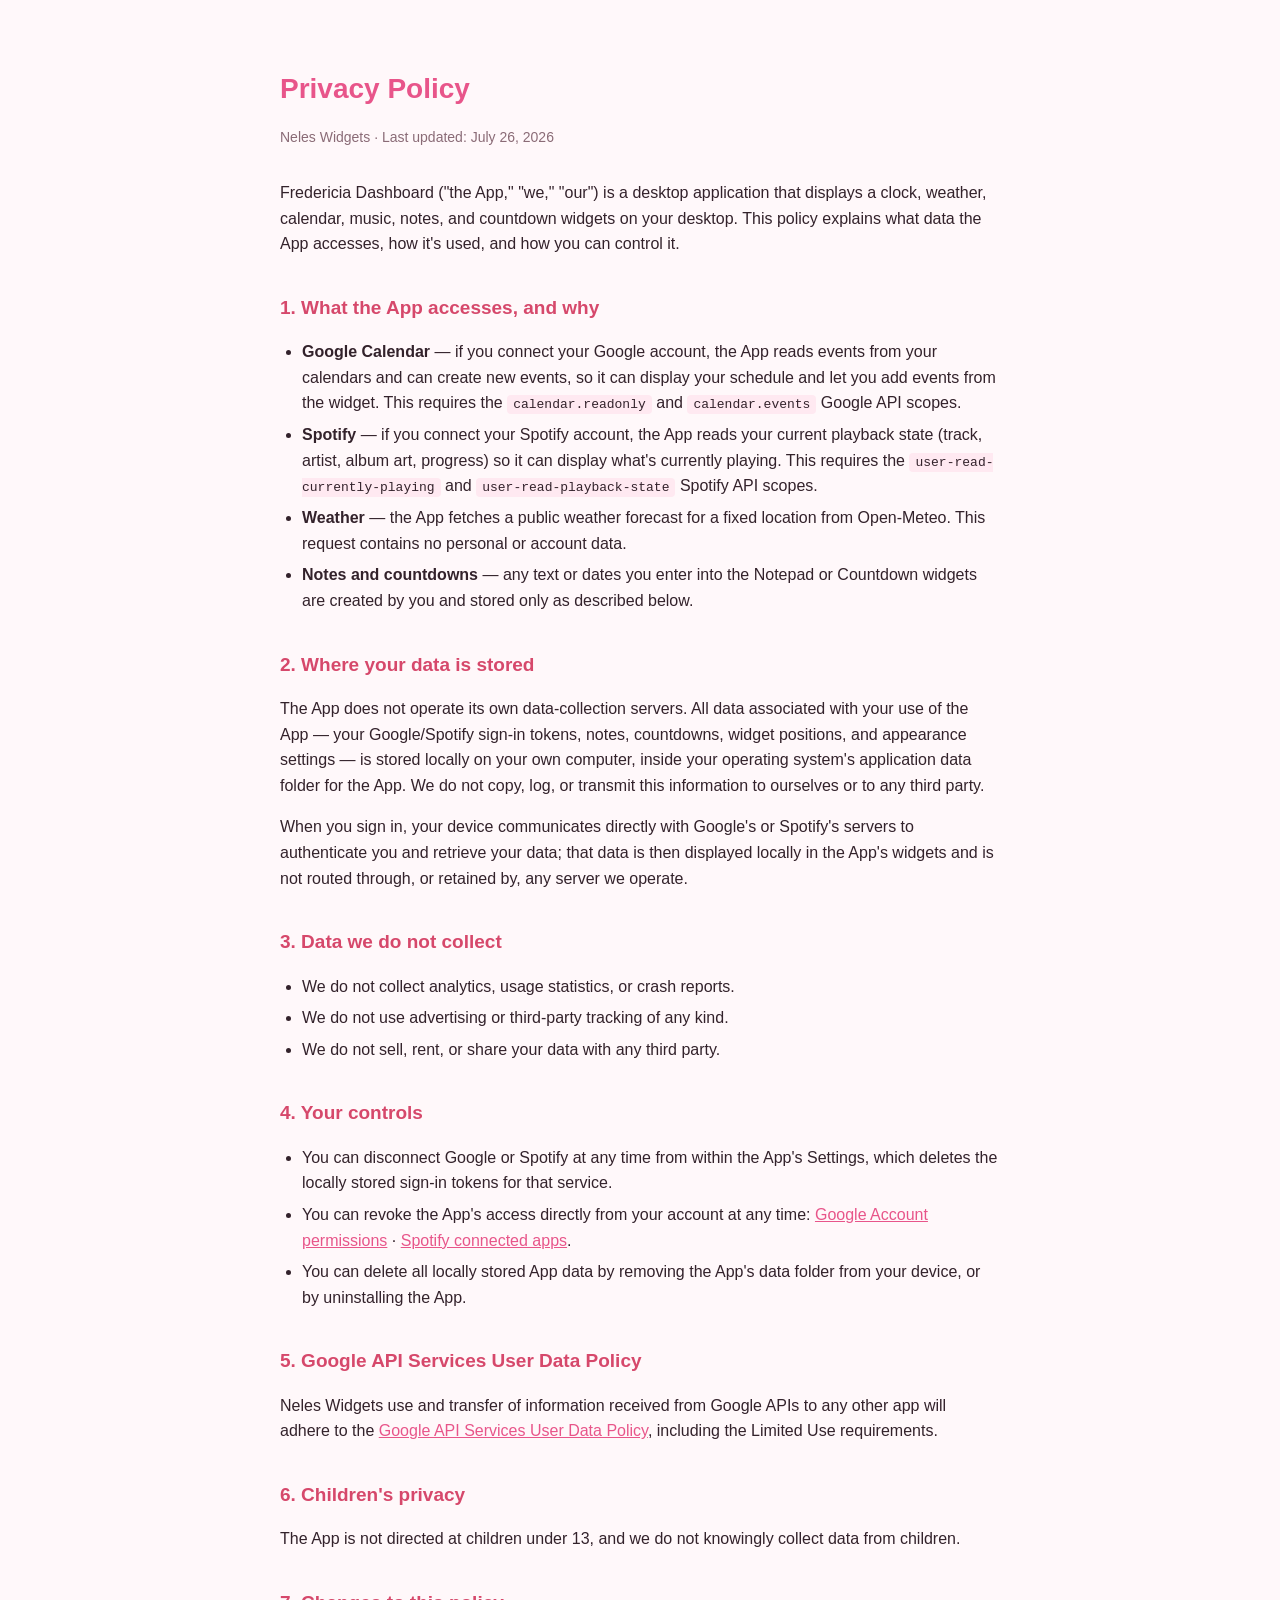
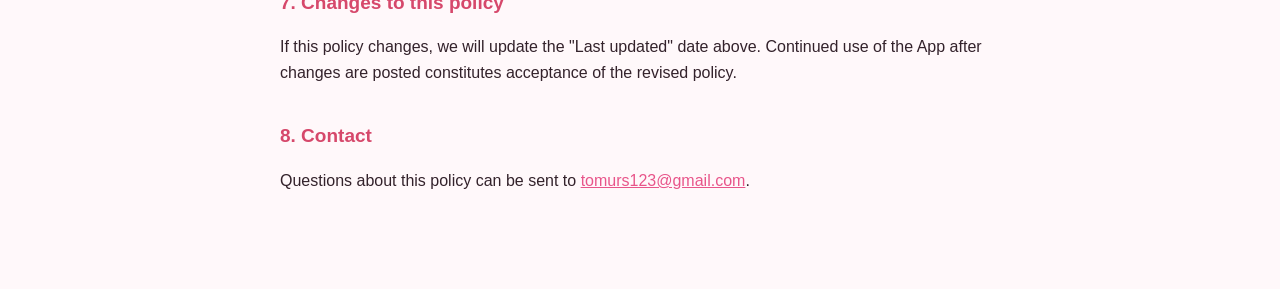
==== index.html @ 85cf699e "Add files via upload" ====
<!DOCTYPE html>
<html lang="en">
<head>
<meta charset="UTF-8" />
<meta name="viewport" content="width=device-width, initial-scale=1.0" />
<title>Privacy Policy — Neles Widgets</title>
<style>
  body {
    font-family: -apple-system, "Segoe UI", Roboto, Arial, sans-serif;
    max-width: 720px;
    margin: 0 auto;
    padding: 48px 24px 80px;
    color: #33222b;
    line-height: 1.6;
    background: #fff8fa;
  }
  h1 { color: #e8558a; font-size: 28px; margin-bottom: 4px; }
  .updated { color: #8a6b76; font-size: 14px; margin-bottom: 32px; }
  h2 { color: #d6486b; font-size: 19px; margin-top: 36px; }
  a { color: #e8558a; }
  ul { padding-left: 22px; }
  li { margin-bottom: 6px; }
  code { background: #ffe9f1; padding: 2px 6px; border-radius: 4px; font-size: 13px; }
  .note {
    background: #ffe9f1;
    border-left: 3px solid #ff7fa8;
    padding: 12px 16px;
    border-radius: 6px;
    font-size: 14px;
    margin: 24px 0;
  }
</style>
</head>
<body>

<h1>Privacy Policy</h1>
<p class="updated">Neles Widgets · Last updated: July 26, 2026</p>

<p>
  Fredericia Dashboard ("the App," "we," "our") is a desktop application that displays a
  clock, weather, calendar, music, notes, and countdown widgets on your desktop. This
  policy explains what data the App accesses, how it's used, and how you can control it.
</p>

<h2>1. What the App accesses, and why</h2>
<ul>
  <li><strong>Google Calendar</strong> — if you connect your Google account, the App reads events from your calendars and can create new events, so it can display your schedule and let you add events from the widget. This requires the <code>calendar.readonly</code> and <code>calendar.events</code> Google API scopes.</li>
  <li><strong>Spotify</strong> — if you connect your Spotify account, the App reads your current playback state (track, artist, album art, progress) so it can display what's currently playing. This requires the <code>user-read-currently-playing</code> and <code>user-read-playback-state</code> Spotify API scopes.</li>
  <li><strong>Weather</strong> — the App fetches a public weather forecast for a fixed location from Open-Meteo. This request contains no personal or account data.</li>
  <li><strong>Notes and countdowns</strong> — any text or dates you enter into the Notepad or Countdown widgets are created by you and stored only as described below.</li>
</ul>

<h2>2. Where your data is stored</h2>
<p>
  The App does not operate its own data-collection servers. All data associated with your
  use of the App — your Google/Spotify sign-in tokens, notes, countdowns, widget positions,
  and appearance settings — is stored locally on your own computer, inside your operating
  system's application data folder for the App. We do not copy, log, or transmit this
  information to ourselves or to any third party.
</p>
<p>
  When you sign in, your device communicates directly with Google's or Spotify's servers
  to authenticate you and retrieve your data; that data is then displayed locally in the
  App's widgets and is not routed through, or retained by, any server we operate.
</p>

<h2>3. Data we do not collect</h2>
<ul>
  <li>We do not collect analytics, usage statistics, or crash reports.</li>
  <li>We do not use advertising or third-party tracking of any kind.</li>
  <li>We do not sell, rent, or share your data with any third party.</li>
</ul>

<h2>4. Your controls</h2>
<ul>
  <li>You can disconnect Google or Spotify at any time from within the App's Settings, which deletes the locally stored sign-in tokens for that service.</li>
  <li>You can revoke the App's access directly from your account at any time:
    <a href="https://myaccount.google.com/permissions" target="_blank">Google Account permissions</a> ·
    <a href="https://www.spotify.com/account/apps/" target="_blank">Spotify connected apps</a>.
  </li>
  <li>You can delete all locally stored App data by removing the App's data folder from your device, or by uninstalling the App.</li>
</ul>

<h2>5. Google API Services User Data Policy</h2>
<p>
  Neles Widgets use and transfer of information received from Google APIs to any
  other app will adhere to the
  <a href="https://developers.google.com/terms/api-services-user-data-policy" target="_blank">
  Google API Services User Data Policy</a>, including the Limited Use requirements.
</p>

<h2>6. Children's privacy</h2>
<p>
  The App is not directed at children under 13, and we do not knowingly collect data from
  children.
</p>

<h2>7. Changes to this policy</h2>
<p>
  If this policy changes, we will update the "Last updated" date above. Continued use of
  the App after changes are posted constitutes acceptance of the revised policy.
</p>

<h2>8. Contact</h2>
<p>
  Questions about this policy can be sent to
  <a href="mailto:tomurs123@gmail.com">tomurs123@gmail.com</a>.
</p>



</body>
</html>
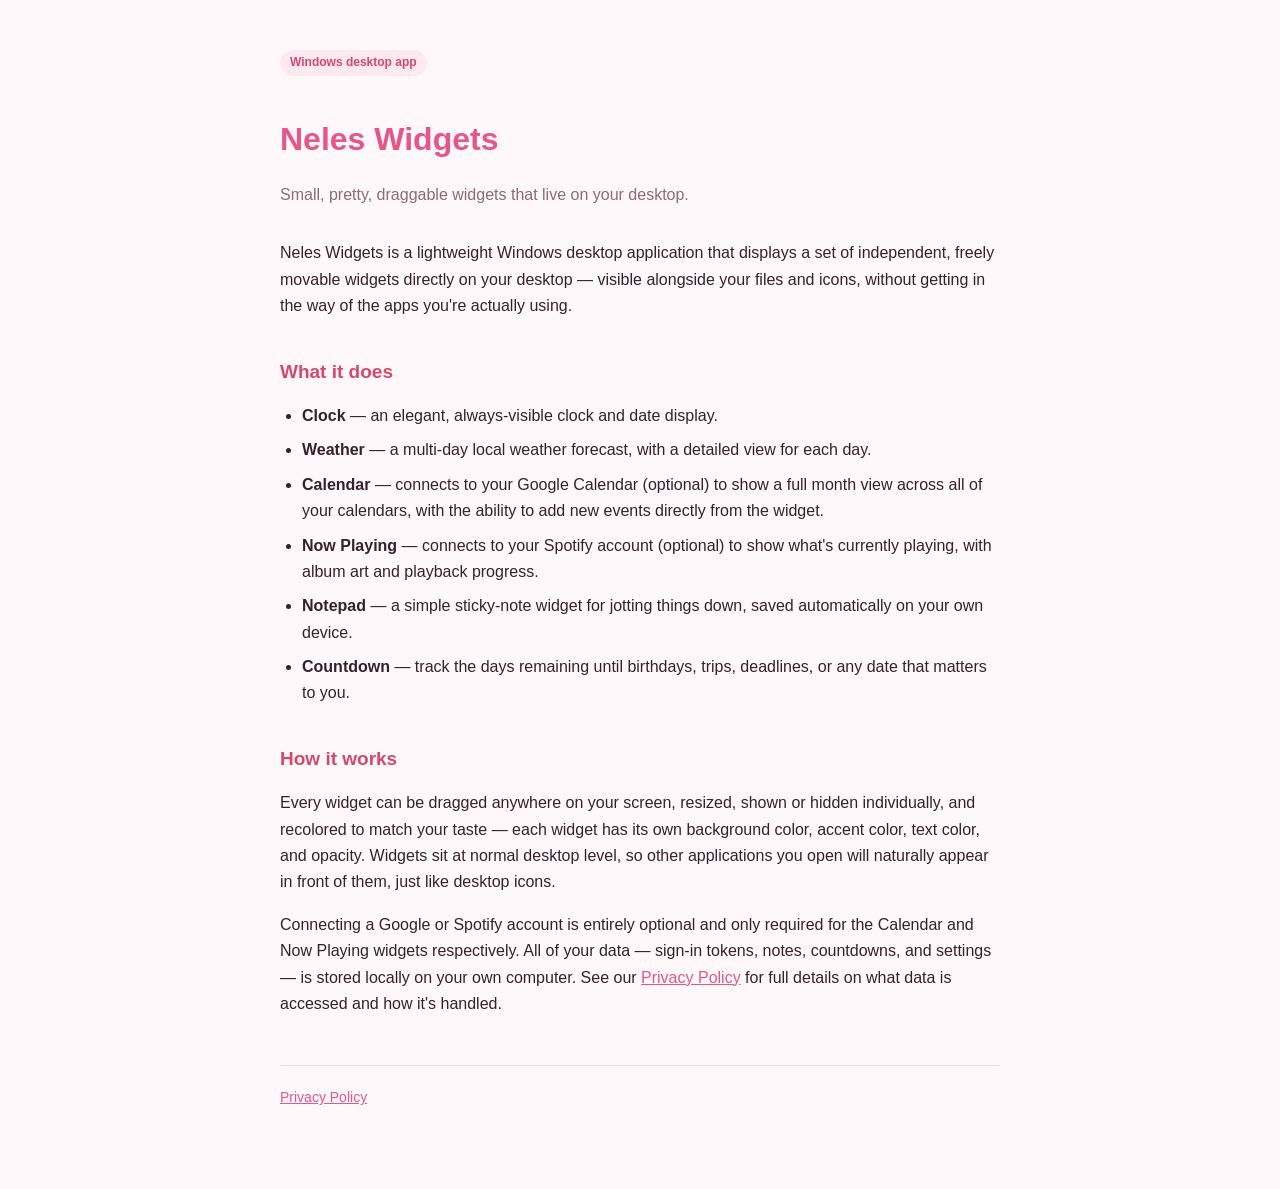
==== commit 8b2ef313: "Add files via upload" ====
--- a/index.html
+++ b/index.html
@@ -3,7 +3,7 @@
 <head>
 <meta charset="UTF-8" />
 <meta name="viewport" content="width=device-width, initial-scale=1.0" />
-<title>Privacy Policy — Neles Widgets</title>
+<title>Neles Widgets — Desktop widgets for Windows</title>
 <style>
   body {
     font-family: -apple-system, "Segoe UI", Roboto, Arial, sans-serif;
@@ -11,103 +11,74 @@
     margin: 0 auto;
     padding: 48px 24px 80px;
     color: #33222b;
-    line-height: 1.6;
+    line-height: 1.65;
     background: #fff8fa;
   }
-  h1 { color: #e8558a; font-size: 28px; margin-bottom: 4px; }
-  .updated { color: #8a6b76; font-size: 14px; margin-bottom: 32px; }
+  h1 { color: #e8558a; font-size: 32px; margin-bottom: 6px; }
+  .tagline { color: #8a6b76; font-size: 16px; margin-bottom: 32px; }
   h2 { color: #d6486b; font-size: 19px; margin-top: 36px; }
   a { color: #e8558a; }
   ul { padding-left: 22px; }
-  li { margin-bottom: 6px; }
-  code { background: #ffe9f1; padding: 2px 6px; border-radius: 4px; font-size: 13px; }
-  .note {
+  li { margin-bottom: 8px; }
+  .footer-links {
+    margin-top: 48px;
+    padding-top: 20px;
+    border-top: 1px solid #ffd6e4;
+    font-size: 14px;
+    color: #8a6b76;
+  }
+  .badge {
+    display: inline-block;
     background: #ffe9f1;
-    border-left: 3px solid #ff7fa8;
-    padding: 12px 16px;
-    border-radius: 6px;
-    font-size: 14px;
-    margin: 24px 0;
+    color: #d6486b;
+    padding: 3px 10px;
+    border-radius: 999px;
+    font-size: 12px;
+    font-weight: 600;
+    margin-bottom: 16px;
   }
 </style>
 </head>
 <body>
 
-<h1>Privacy Policy</h1>
-<p class="updated">Neles Widgets · Last updated: July 26, 2026</p>
+<span class="badge">Windows desktop app</span>
+<h1>Neles Widgets</h1>
+<p class="tagline">Small, pretty, draggable widgets that live on your desktop.</p>
 
 <p>
-  Fredericia Dashboard ("the App," "we," "our") is a desktop application that displays a
-  clock, weather, calendar, music, notes, and countdown widgets on your desktop. This
-  policy explains what data the App accesses, how it's used, and how you can control it.
+  Neles Widgets is a lightweight Windows desktop application that displays a set of
+  independent, freely movable widgets directly on your desktop — visible alongside your
+  files and icons, without getting in the way of the apps you're actually using.
 </p>
 
-<h2>1. What the App accesses, and why</h2>
+<h2>What it does</h2>
 <ul>
-  <li><strong>Google Calendar</strong> — if you connect your Google account, the App reads events from your calendars and can create new events, so it can display your schedule and let you add events from the widget. This requires the <code>calendar.readonly</code> and <code>calendar.events</code> Google API scopes.</li>
-  <li><strong>Spotify</strong> — if you connect your Spotify account, the App reads your current playback state (track, artist, album art, progress) so it can display what's currently playing. This requires the <code>user-read-currently-playing</code> and <code>user-read-playback-state</code> Spotify API scopes.</li>
-  <li><strong>Weather</strong> — the App fetches a public weather forecast for a fixed location from Open-Meteo. This request contains no personal or account data.</li>
-  <li><strong>Notes and countdowns</strong> — any text or dates you enter into the Notepad or Countdown widgets are created by you and stored only as described below.</li>
+  <li><strong>Clock</strong> — an elegant, always-visible clock and date display.</li>
+  <li><strong>Weather</strong> — a multi-day local weather forecast, with a detailed view for each day.</li>
+  <li><strong>Calendar</strong> — connects to your Google Calendar (optional) to show a full month view across all of your calendars, with the ability to add new events directly from the widget.</li>
+  <li><strong>Now Playing</strong> — connects to your Spotify account (optional) to show what's currently playing, with album art and playback progress.</li>
+  <li><strong>Notepad</strong> — a simple sticky-note widget for jotting things down, saved automatically on your own device.</li>
+  <li><strong>Countdown</strong> — track the days remaining until birthdays, trips, deadlines, or any date that matters to you.</li>
 </ul>
 
-<h2>2. Where your data is stored</h2>
+<h2>How it works</h2>
 <p>
-  The App does not operate its own data-collection servers. All data associated with your
-  use of the App — your Google/Spotify sign-in tokens, notes, countdowns, widget positions,
-  and appearance settings — is stored locally on your own computer, inside your operating
-  system's application data folder for the App. We do not copy, log, or transmit this
-  information to ourselves or to any third party.
+  Every widget can be dragged anywhere on your screen, resized, shown or hidden
+  individually, and recolored to match your taste — each widget has its own background
+  color, accent color, text color, and opacity. Widgets sit at normal desktop level, so
+  other applications you open will naturally appear in front of them, just like desktop
+  icons.
 </p>
 <p>
-  When you sign in, your device communicates directly with Google's or Spotify's servers
-  to authenticate you and retrieve your data; that data is then displayed locally in the
-  App's widgets and is not routed through, or retained by, any server we operate.
+  Connecting a Google or Spotify account is entirely optional and only required for the
+  Calendar and Now Playing widgets respectively. All of your data — sign-in tokens, notes,
+  countdowns, and settings — is stored locally on your own computer. See our
+  <a href="./privacy.html">Privacy Policy</a> for full details on what data is accessed and how it's handled.
 </p>
 
-<h2>3. Data we do not collect</h2>
-<ul>
-  <li>We do not collect analytics, usage statistics, or crash reports.</li>
-  <li>We do not use advertising or third-party tracking of any kind.</li>
-  <li>We do not sell, rent, or share your data with any third party.</li>
-</ul>
-
-<h2>4. Your controls</h2>
-<ul>
-  <li>You can disconnect Google or Spotify at any time from within the App's Settings, which deletes the locally stored sign-in tokens for that service.</li>
-  <li>You can revoke the App's access directly from your account at any time:
-    <a href="https://myaccount.google.com/permissions" target="_blank">Google Account permissions</a> ·
-    <a href="https://www.spotify.com/account/apps/" target="_blank">Spotify connected apps</a>.
-  </li>
-  <li>You can delete all locally stored App data by removing the App's data folder from your device, or by uninstalling the App.</li>
-</ul>
-
-<h2>5. Google API Services User Data Policy</h2>
-<p>
-  Neles Widgets use and transfer of information received from Google APIs to any
-  other app will adhere to the
-  <a href="https://developers.google.com/terms/api-services-user-data-policy" target="_blank">
-  Google API Services User Data Policy</a>, including the Limited Use requirements.
-</p>
-
-<h2>6. Children's privacy</h2>
-<p>
-  The App is not directed at children under 13, and we do not knowingly collect data from
-  children.
-</p>
-
-<h2>7. Changes to this policy</h2>
-<p>
-  If this policy changes, we will update the "Last updated" date above. Continued use of
-  the App after changes are posted constitutes acceptance of the revised policy.
-</p>
-
-<h2>8. Contact</h2>
-<p>
-  Questions about this policy can be sent to
-  <a href="mailto:tomurs123@gmail.com">tomurs123@gmail.com</a>.
-</p>
-
-
+<div class="footer-links">
+  <a href="./privacy.html">Privacy Policy</a>
+</div>
 
 </body>
 </html>
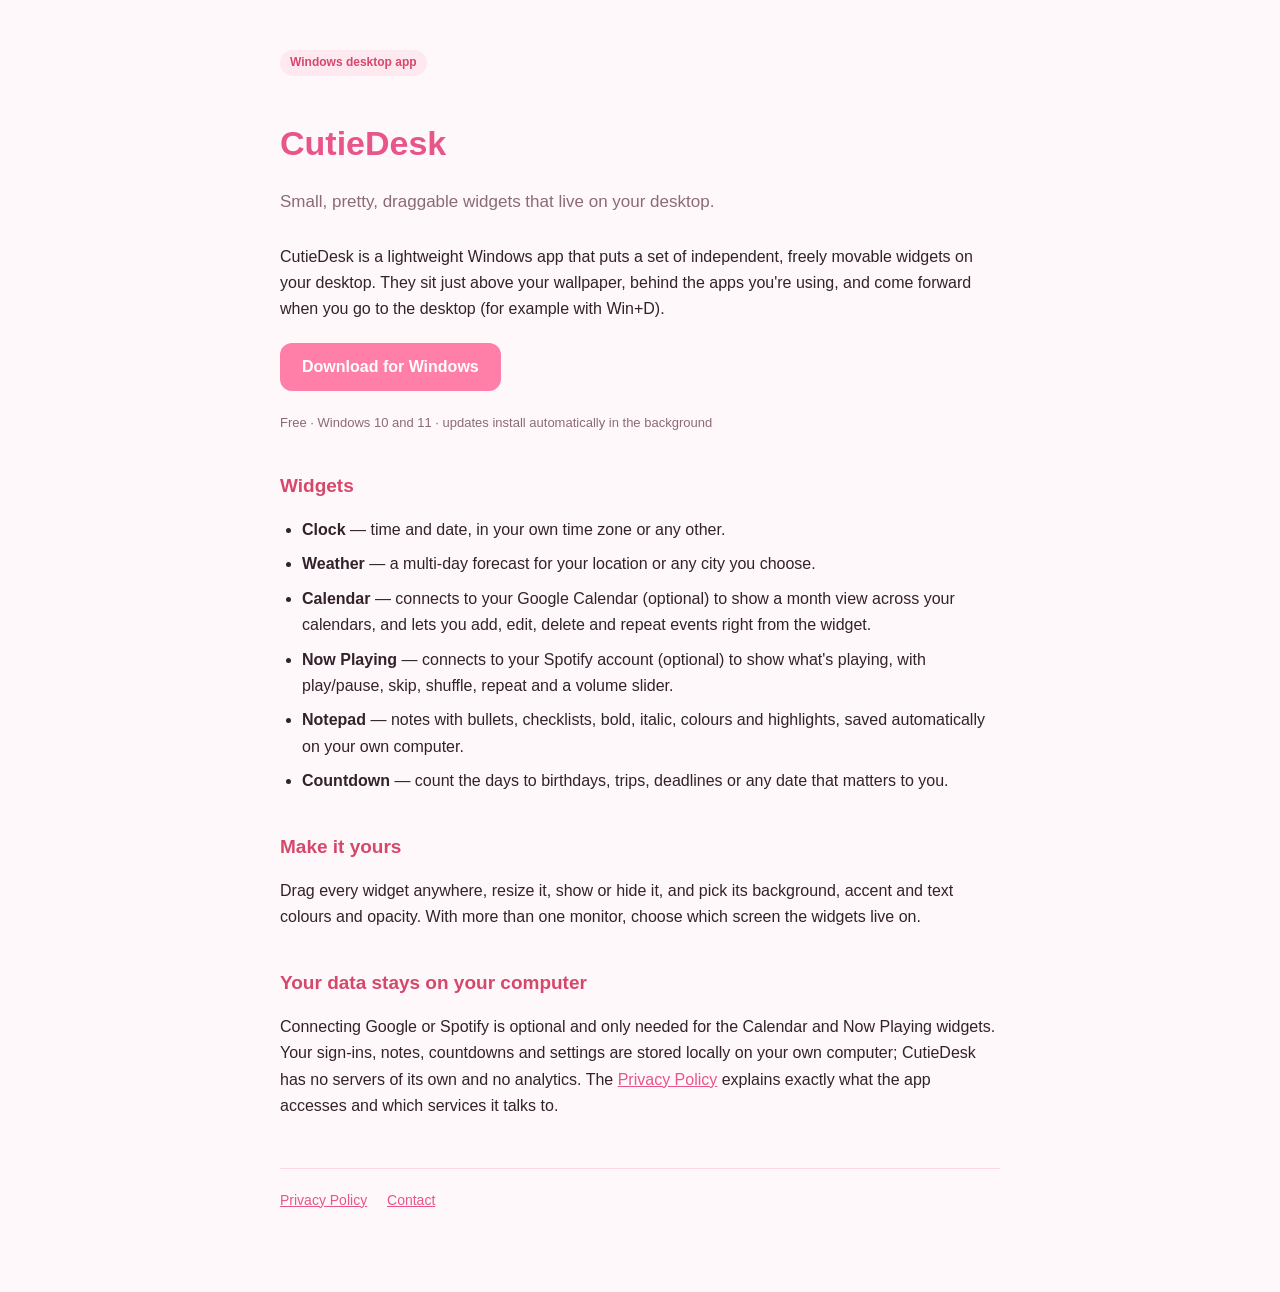
==== commit f4e7bc07: "Rebrand to CutieDesk: new homepage and privacy policy, custom domain cutiedesk.app Co-Authored-By: C" ====
--- a/index.html
+++ b/index.html
@@ -3,7 +3,8 @@
 <head>
 <meta charset="UTF-8" />
 <meta name="viewport" content="width=device-width, initial-scale=1.0" />
-<title>Neles Widgets — Desktop widgets for Windows</title>
+<title>CutieDesk — Cute desktop widgets for Windows</title>
+<meta name="description" content="CutieDesk puts small, pretty, draggable widgets on your Windows desktop: clock, weather, Google Calendar, Spotify, notes and countdowns." />
 <style>
   body {
     font-family: -apple-system, "Segoe UI", Roboto, Arial, sans-serif;
@@ -14,71 +15,72 @@
     line-height: 1.65;
     background: #fff8fa;
   }
-  h1 { color: #e8558a; font-size: 32px; margin-bottom: 6px; }
-  .tagline { color: #8a6b76; font-size: 16px; margin-bottom: 32px; }
+  h1 { color: #e8558a; font-size: 34px; margin-bottom: 6px; }
+  .tagline { color: #8a6b76; font-size: 17px; margin-bottom: 28px; }
   h2 { color: #d6486b; font-size: 19px; margin-top: 36px; }
   a { color: #e8558a; }
   ul { padding-left: 22px; }
   li { margin-bottom: 8px; }
+  .badge {
+    display: inline-block; background: #ffe9f1; color: #d6486b; padding: 3px 10px;
+    border-radius: 999px; font-size: 12px; font-weight: 600; margin-bottom: 16px;
+  }
+  .download {
+    display: inline-block; background: #ff7fa8; color: #fff; text-decoration: none; font-weight: 600;
+    padding: 11px 22px; border-radius: 12px; margin: 4px 0 8px;
+  }
+  .download:hover { background: #e8558a; }
+  .small { font-size: 13px; color: #8a6b76; }
   .footer-links {
-    margin-top: 48px;
-    padding-top: 20px;
-    border-top: 1px solid #ffd6e4;
-    font-size: 14px;
-    color: #8a6b76;
+    margin-top: 48px; padding-top: 20px; border-top: 1px solid #ffd6e4; font-size: 14px; color: #8a6b76;
   }
-  .badge {
-    display: inline-block;
-    background: #ffe9f1;
-    color: #d6486b;
-    padding: 3px 10px;
-    border-radius: 999px;
-    font-size: 12px;
-    font-weight: 600;
-    margin-bottom: 16px;
-  }
+  .footer-links a { margin-right: 16px; }
 </style>
 </head>
 <body>
+  <span class="badge">Windows desktop app</span>
+  <h1>CutieDesk</h1>
+  <p class="tagline">Small, pretty, draggable widgets that live on your desktop.</p>
 
-<span class="badge">Windows desktop app</span>
-<h1>Neles Widgets</h1>
-<p class="tagline">Small, pretty, draggable widgets that live on your desktop.</p>
+  <p>
+    CutieDesk is a lightweight Windows app that puts a set of independent, freely movable
+    widgets on your desktop. They sit just above your wallpaper, behind the apps you're
+    using, and come forward when you go to the desktop (for example with Win+D).
+  </p>
 
-<p>
-  Neles Widgets is a lightweight Windows desktop application that displays a set of
-  independent, freely movable widgets directly on your desktop — visible alongside your
-  files and icons, without getting in the way of the apps you're actually using.
-</p>
+  <a class="download" href="https://github.com/ztommm/widgets-app/releases/latest">Download for Windows</a>
+  <p class="small">Free · Windows 10 and 11 · updates install automatically in the background</p>
 
-<h2>What it does</h2>
-<ul>
-  <li><strong>Clock</strong> — an elegant, always-visible clock and date display.</li>
-  <li><strong>Weather</strong> — a multi-day local weather forecast, with a detailed view for each day.</li>
-  <li><strong>Calendar</strong> — connects to your Google Calendar (optional) to show a full month view across all of your calendars, with the ability to add new events directly from the widget.</li>
-  <li><strong>Now Playing</strong> — connects to your Spotify account (optional) to show what's currently playing, with album art and playback progress.</li>
-  <li><strong>Notepad</strong> — a simple sticky-note widget for jotting things down, saved automatically on your own device.</li>
-  <li><strong>Countdown</strong> — track the days remaining until birthdays, trips, deadlines, or any date that matters to you.</li>
-</ul>
+  <h2>Widgets</h2>
+  <ul>
+    <li><strong>Clock</strong> — time and date, in your own time zone or any other.</li>
+    <li><strong>Weather</strong> — a multi-day forecast for your location or any city you choose.</li>
+    <li><strong>Calendar</strong> — connects to your Google Calendar (optional) to show a month view across
+      your calendars, and lets you add, edit, delete and repeat events right from the widget.</li>
+    <li><strong>Now Playing</strong> — connects to your Spotify account (optional) to show what's playing,
+      with play/pause, skip, shuffle, repeat and a volume slider.</li>
+    <li><strong>Notepad</strong> — notes with bullets, checklists, bold, italic, colours and highlights,
+      saved automatically on your own computer.</li>
+    <li><strong>Countdown</strong> — count the days to birthdays, trips, deadlines or any date that matters to you.</li>
+  </ul>
 
-<h2>How it works</h2>
-<p>
-  Every widget can be dragged anywhere on your screen, resized, shown or hidden
-  individually, and recolored to match your taste — each widget has its own background
-  color, accent color, text color, and opacity. Widgets sit at normal desktop level, so
-  other applications you open will naturally appear in front of them, just like desktop
-  icons.
-</p>
-<p>
-  Connecting a Google or Spotify account is entirely optional and only required for the
-  Calendar and Now Playing widgets respectively. All of your data — sign-in tokens, notes,
-  countdowns, and settings — is stored locally on your own computer. See our
-  <a href="./privacy.html">Privacy Policy</a> for full details on what data is accessed and how it's handled.
-</p>
+  <h2>Make it yours</h2>
+  <p>
+    Drag every widget anywhere, resize it, show or hide it, and pick its background, accent and text
+    colours and opacity. With more than one monitor, choose which screen the widgets live on.
+  </p>
 
-<div class="footer-links">
-  <a href="./privacy.html">Privacy Policy</a>
-</div>
+  <h2>Your data stays on your computer</h2>
+  <p>
+    Connecting Google or Spotify is optional and only needed for the Calendar and Now Playing widgets.
+    Your sign-ins, notes, countdowns and settings are stored locally on your own computer; CutieDesk has
+    no servers of its own and no analytics. The <a href="./privacy.html">Privacy Policy</a> explains exactly
+    what the app accesses and which services it talks to.
+  </p>
 
+  <div class="footer-links">
+    <a href="./privacy.html">Privacy Policy</a>
+    <a href="mailto:tomurs123@gmail.com">Contact</a>
+  </div>
 </body>
 </html>
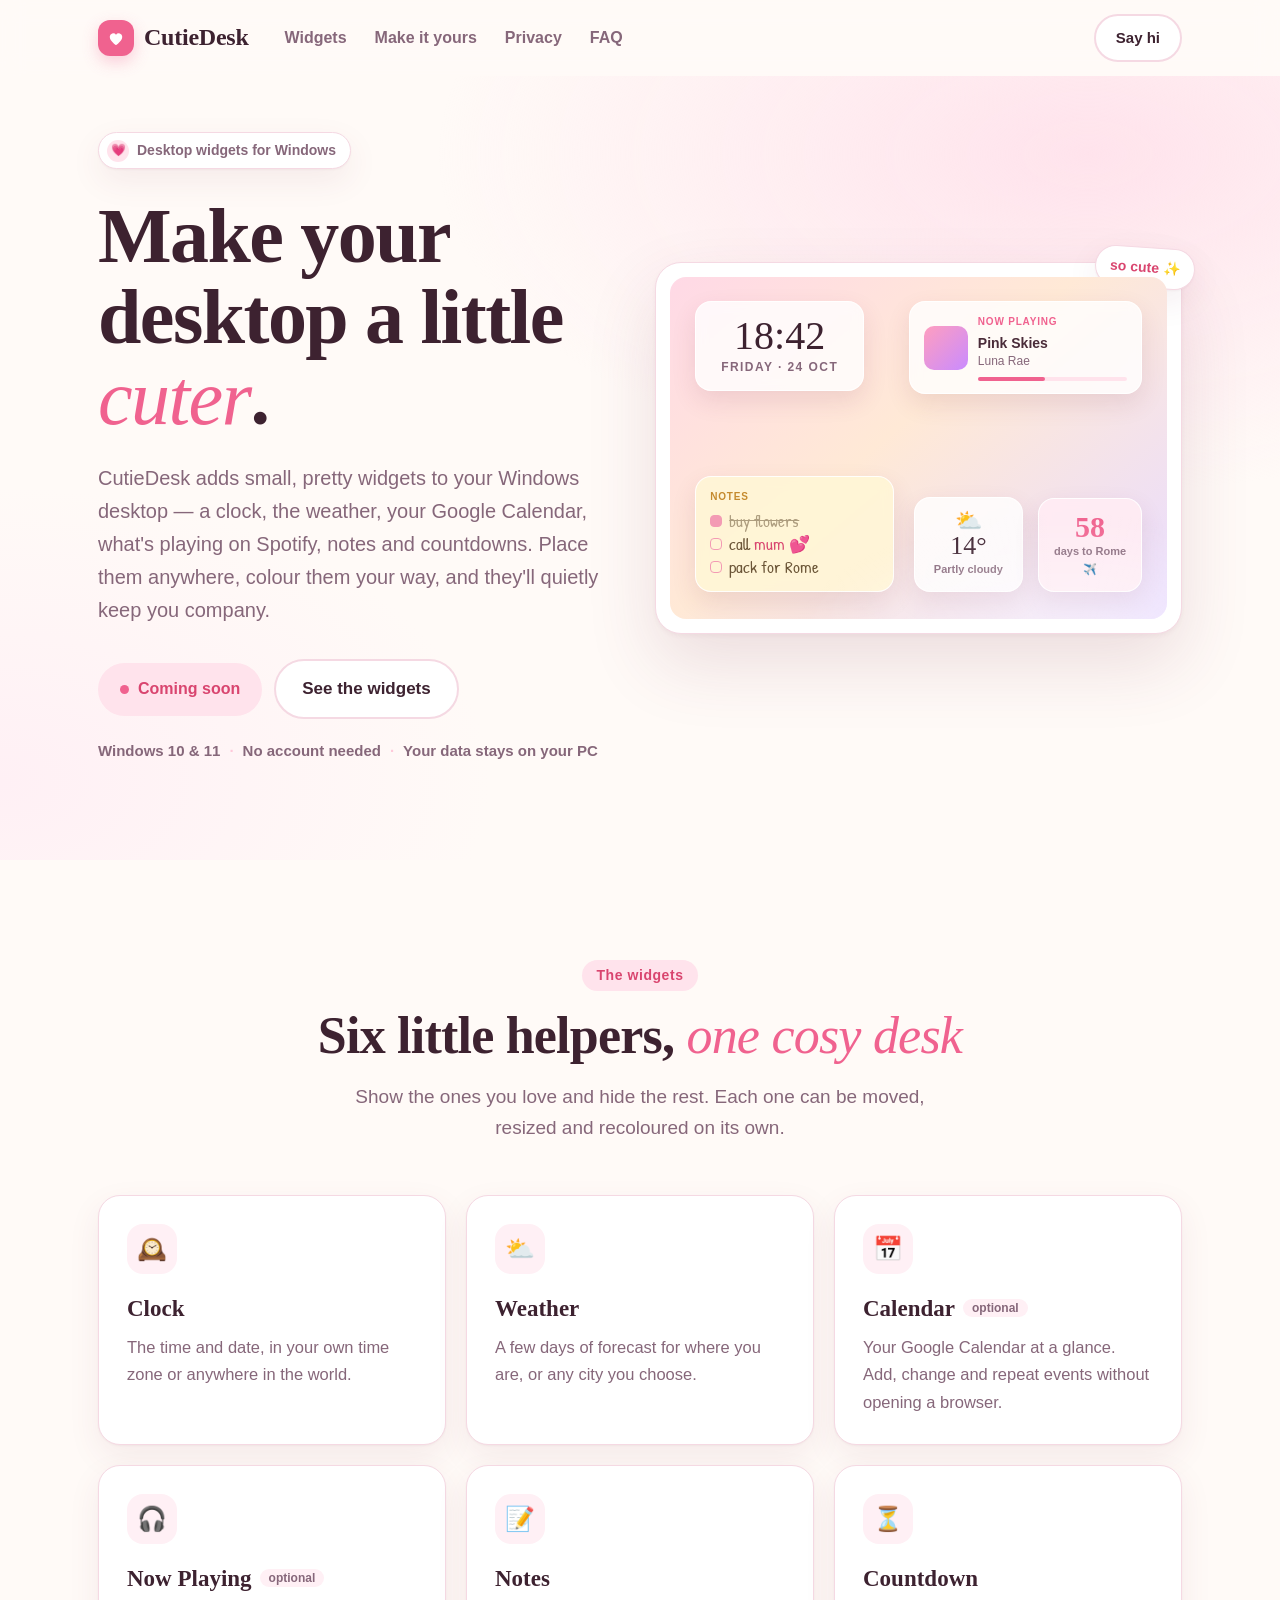
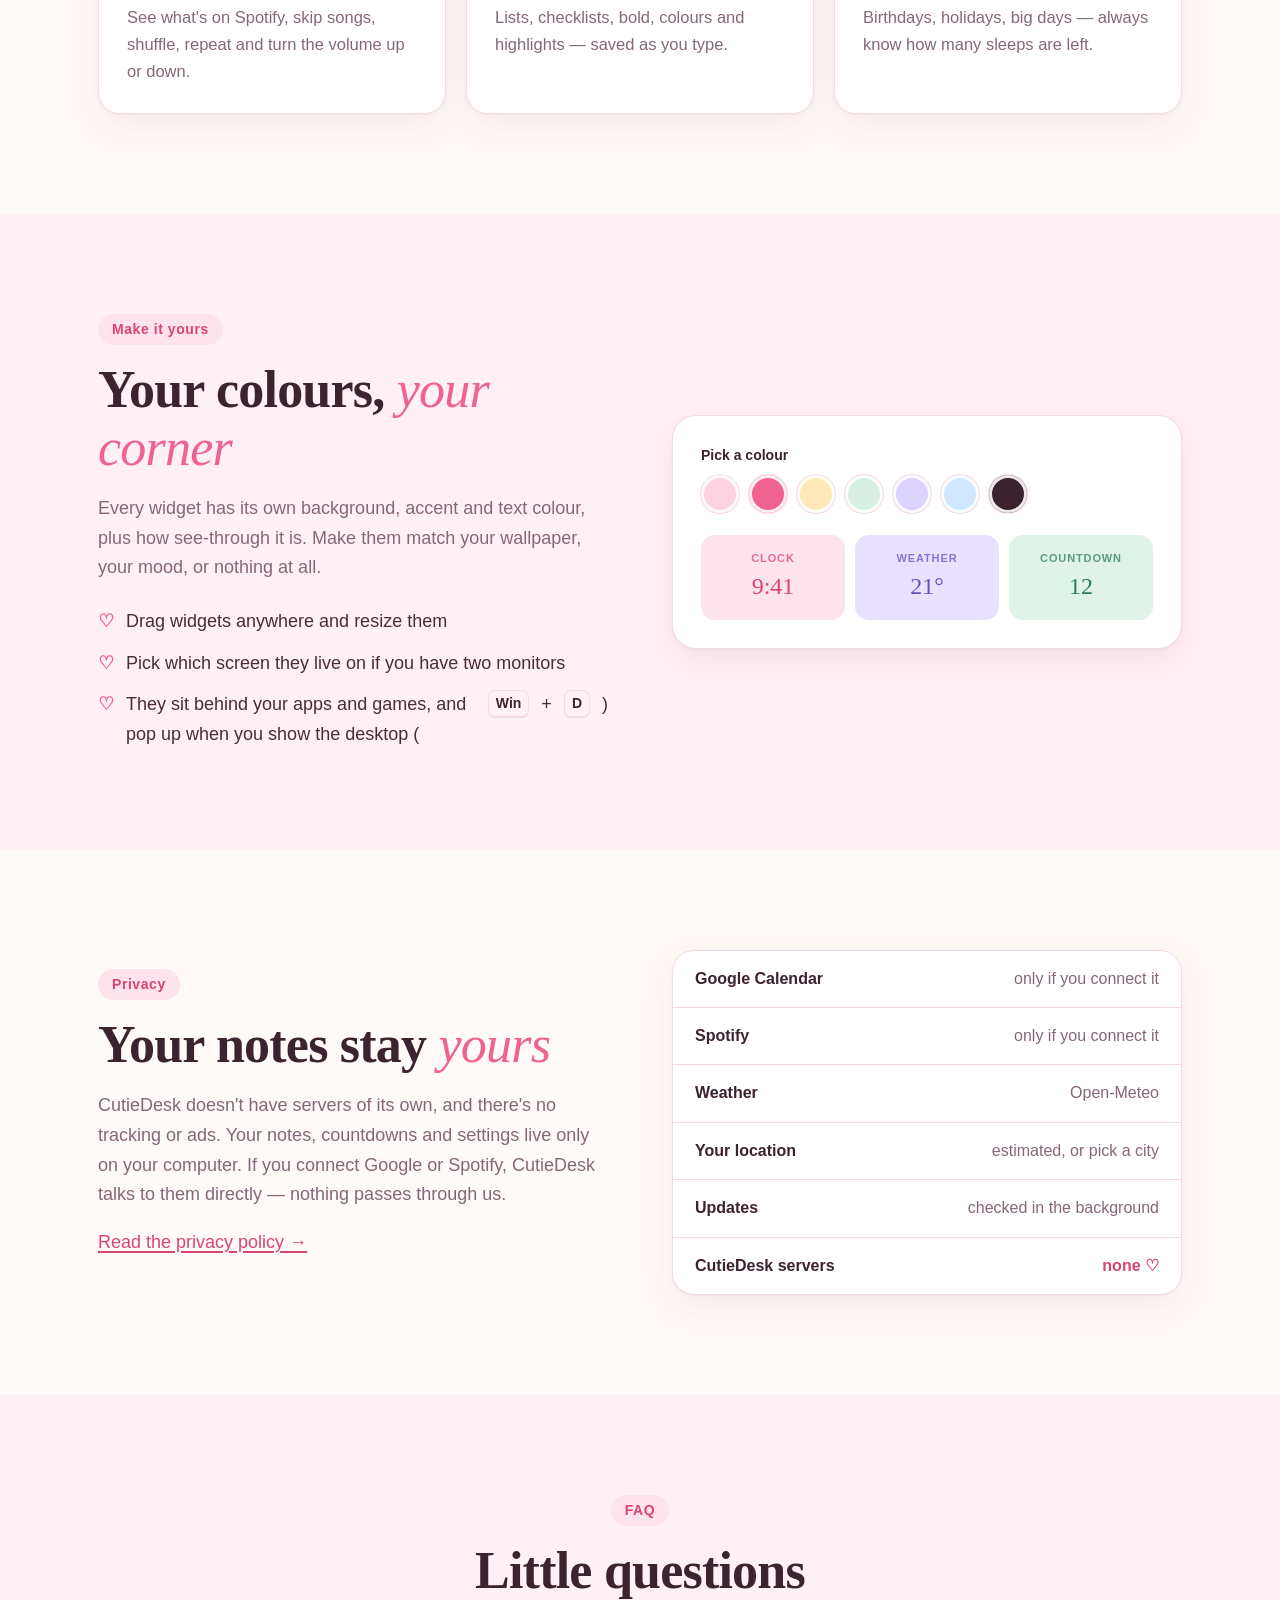
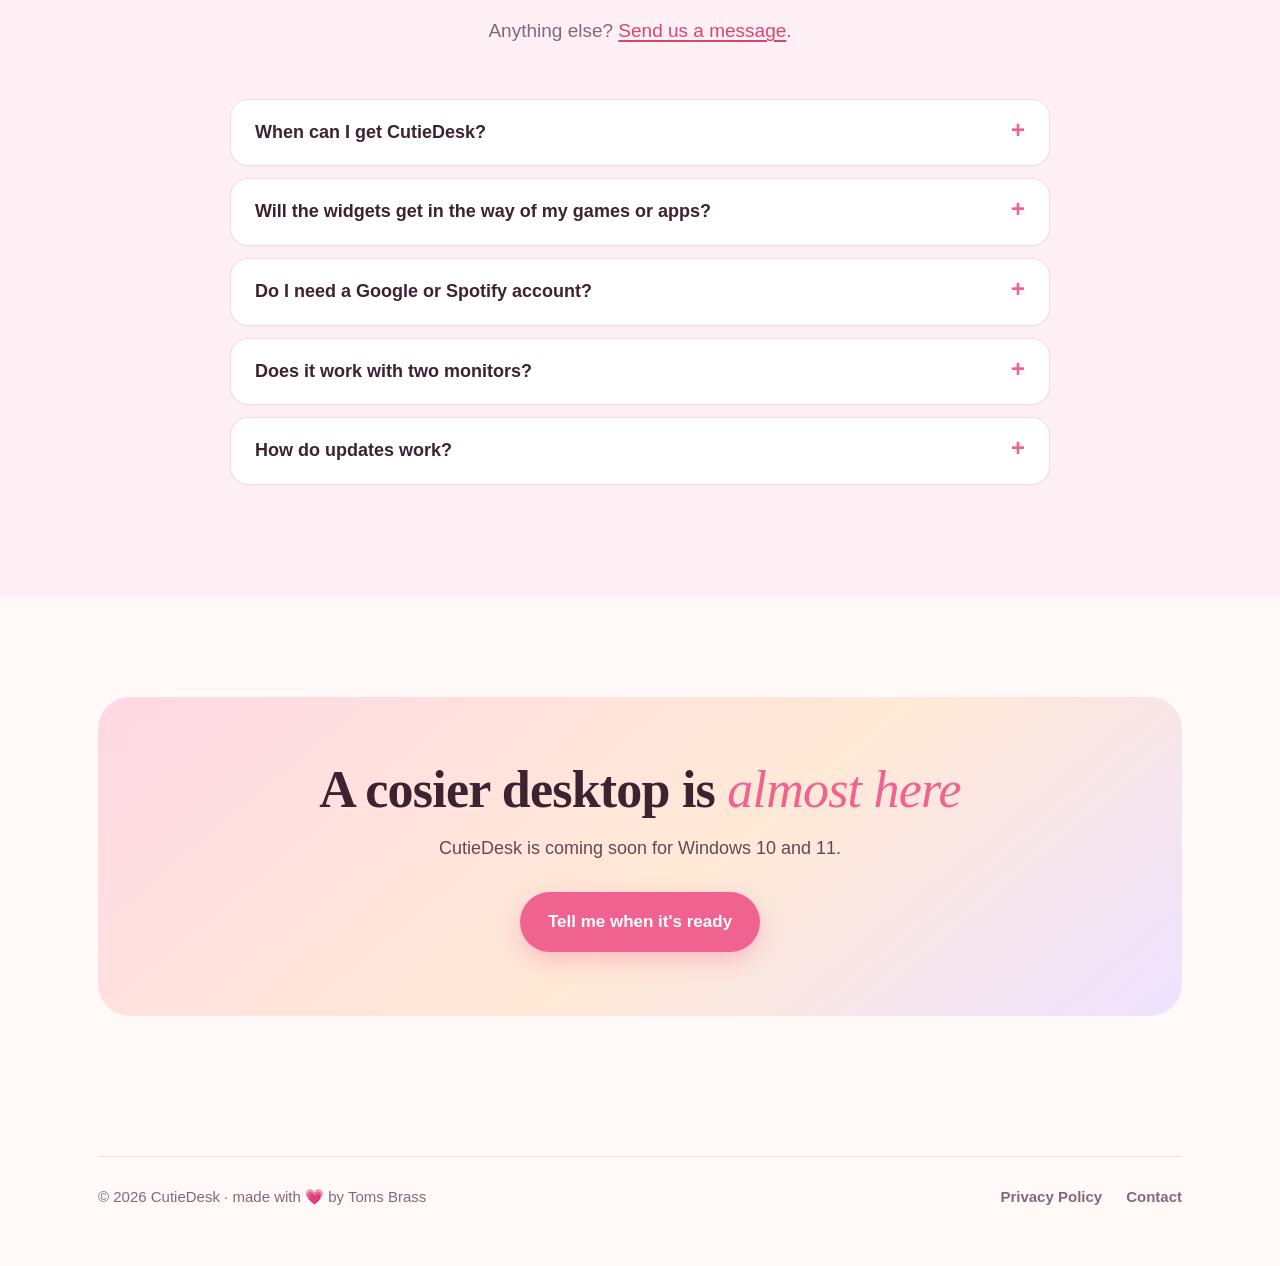
==== commit 80199471: "Redesign cutiedesk.app: warm pastel look, coming-soon (no download), self-hosted fonts Co-Authored-B" ====
--- a/index.html
+++ b/index.html
@@ -4,83 +4,191 @@
 <meta charset="UTF-8" />
 <meta name="viewport" content="width=device-width, initial-scale=1.0" />
 <title>CutieDesk — Cute desktop widgets for Windows</title>
-<meta name="description" content="CutieDesk puts small, pretty, draggable widgets on your Windows desktop: clock, weather, Google Calendar, Spotify, notes and countdowns." />
-<style>
-  body {
-    font-family: -apple-system, "Segoe UI", Roboto, Arial, sans-serif;
-    max-width: 720px;
-    margin: 0 auto;
-    padding: 48px 24px 80px;
-    color: #33222b;
-    line-height: 1.65;
-    background: #fff8fa;
-  }
-  h1 { color: #e8558a; font-size: 34px; margin-bottom: 6px; }
-  .tagline { color: #8a6b76; font-size: 17px; margin-bottom: 28px; }
-  h2 { color: #d6486b; font-size: 19px; margin-top: 36px; }
-  a { color: #e8558a; }
-  ul { padding-left: 22px; }
-  li { margin-bottom: 8px; }
-  .badge {
-    display: inline-block; background: #ffe9f1; color: #d6486b; padding: 3px 10px;
-    border-radius: 999px; font-size: 12px; font-weight: 600; margin-bottom: 16px;
-  }
-  .download {
-    display: inline-block; background: #ff7fa8; color: #fff; text-decoration: none; font-weight: 600;
-    padding: 11px 22px; border-radius: 12px; margin: 4px 0 8px;
-  }
-  .download:hover { background: #e8558a; }
-  .small { font-size: 13px; color: #8a6b76; }
-  .footer-links {
-    margin-top: 48px; padding-top: 20px; border-top: 1px solid #ffd6e4; font-size: 14px; color: #8a6b76;
-  }
-  .footer-links a { margin-right: 16px; }
-</style>
+<meta name="description" content="CutieDesk puts small, pretty widgets on your Windows desktop: clock, weather, Google Calendar, Spotify, notes and countdowns. Coming soon." />
+<meta name="theme-color" content="#fffaf7" />
+<meta property="og:title" content="CutieDesk — Cute desktop widgets for Windows" />
+<meta property="og:description" content="Little widgets for a cosier desktop: clock, weather, calendar, Spotify, notes and countdowns." />
+<link rel="icon" href="data:image/svg+xml,%3Csvg xmlns='http://www.w3.org/2000/svg' viewBox='0 0 32 32'%3E%3Crect width='32' height='32' rx='10' fill='%23f0628f'/%3E%3Cpath d='M16 24s-7-4.4-7-9.3A3.8 3.8 0 0 1 16 12.6a3.8 3.8 0 0 1 7 2.1C23 19.6 16 24 16 24z' fill='%23fff'/%3E%3C/svg%3E" />
+<link rel="preload" href="fonts/fraunces.woff2" as="font" type="font/woff2" crossorigin />
+<link rel="stylesheet" href="style.css" />
 </head>
 <body>
-  <span class="badge">Windows desktop app</span>
-  <h1>CutieDesk</h1>
-  <p class="tagline">Small, pretty, draggable widgets that live on your desktop.</p>
 
-  <p>
-    CutieDesk is a lightweight Windows app that puts a set of independent, freely movable
-    widgets on your desktop. They sit just above your wallpaper, behind the apps you're
-    using, and come forward when you go to the desktop (for example with Win+D).
-  </p>
+<header class="nav">
+  <div class="wrap">
+    <a class="brand" href="./" aria-label="CutieDesk home">
+      <span class="brand-mark"><svg viewBox="0 0 24 24" aria-hidden="true"><path fill="#fff" d="M12 20.5s-7.5-4.6-7.5-10A4.2 4.2 0 0 1 12 8a4.2 4.2 0 0 1 7.5 2.5c0 5.4-7.5 10-7.5 10z"/></svg></span>
+      CutieDesk
+    </a>
+    <nav class="nav-links" aria-label="Main">
+      <a href="./#widgets">Widgets</a>
+      <a href="./#style">Make it yours</a>
+      <a href="./#privacy">Privacy</a>
+      <a href="./#faq">FAQ</a>
+    </nav>
+    <div class="nav-cta"><a class="btn btn-soft btn-sm" href="mailto:tomurs123@gmail.com">Say hi</a></div>
+  </div>
+</header>
 
-  <a class="download" href="https://github.com/ztommm/widgets-app/releases/latest">Download for Windows</a>
-  <p class="small">Free · Windows 10 and 11 · updates install automatically in the background</p>
+<main>
+  <section class="hero">
+    <div class="wrap">
+      <div>
+        <span class="pill"><span class="dot">💗</span>Desktop widgets for Windows</span>
+        <h1>Make your desktop a little <em class="pink">cuter</em>.</h1>
+        <p class="lede">
+          CutieDesk adds small, pretty widgets to your Windows desktop — a clock, the weather, your
+          Google Calendar, what's playing on Spotify, notes and countdowns. Place them anywhere, colour
+          them your way, and they'll quietly keep you company.
+        </p>
+        <div class="hero-cta">
+          <span class="soon">Coming soon</span>
+          <a class="btn btn-soft" href="#widgets">See the widgets</a>
+        </div>
+        <p class="note-small"><span>Windows 10 &amp; 11</span><span>No account needed</span><span>Your data stays on your PC</span></p>
+      </div>
 
-  <h2>Widgets</h2>
-  <ul>
-    <li><strong>Clock</strong> — time and date, in your own time zone or any other.</li>
-    <li><strong>Weather</strong> — a multi-day forecast for your location or any city you choose.</li>
-    <li><strong>Calendar</strong> — connects to your Google Calendar (optional) to show a month view across
-      your calendars, and lets you add, edit, delete and repeat events right from the widget.</li>
-    <li><strong>Now Playing</strong> — connects to your Spotify account (optional) to show what's playing,
-      with play/pause, skip, shuffle, repeat and a volume slider.</li>
-    <li><strong>Notepad</strong> — notes with bullets, checklists, bold, italic, colours and highlights,
-      saved automatically on your own computer.</li>
-    <li><strong>Countdown</strong> — count the days to birthdays, trips, deadlines or any date that matters to you.</li>
-  </ul>
+      <div class="screen" role="img" aria-label="A Windows desktop with CutieDesk widgets: clock, music, notes, weather and a countdown">
+        <span class="sticker">so cute ✨</span>
+        <div class="wallpaper">
+          <div class="mw mw-clock"><div class="t">18:42</div><div class="d">FRIDAY · 24 OCT</div></div>
+          <div class="mw mw-music">
+            <div class="art"></div>
+            <div style="min-width:0;flex:1">
+              <div class="lab">Now playing</div>
+              <div class="s">Pink Skies</div>
+              <div class="a">Luna Rae</div>
+              <div class="bar"><i></i></div>
+            </div>
+          </div>
+          <div class="mw mw-notes">
+            <div class="lab">Notes</div>
+            <ul>
+              <li><span class="c on"></span><span class="done">buy flowers</span></li>
+              <li><span class="c"></span><span>call <b>mum</b> 💕</span></li>
+              <li><span class="c"></span><span>pack for Rome</span></li>
+            </ul>
+          </div>
+          <div class="mw mw-weather"><div class="ic">⛅</div><div class="t">14°</div><div class="c">Partly cloudy</div></div>
+          <div class="mw mw-count"><div class="n">58</div><div class="w">days to Rome ✈️</div></div>
+        </div>
+      </div>
+    </div>
+  </section>
 
-  <h2>Make it yours</h2>
-  <p>
-    Drag every widget anywhere, resize it, show or hide it, and pick its background, accent and text
-    colours and opacity. With more than one monitor, choose which screen the widgets live on.
-  </p>
+  <section id="widgets" class="center">
+    <div class="wrap">
+      <span class="kicker">The widgets</span>
+      <h2>Six little helpers, <em class="pink">one cosy desk</em></h2>
+      <p class="sub">Show the ones you love and hide the rest. Each one can be moved, resized and recoloured on its own.</p>
+      <div class="cards">
+        <article class="card"><div class="ic">🕰️</div><h3>Clock</h3><p>The time and date, in your own time zone or anywhere in the world.</p></article>
+        <article class="card"><div class="ic">⛅</div><h3>Weather</h3><p>A few days of forecast for where you are, or any city you choose.</p></article>
+        <article class="card"><div class="ic">📅</div><h3>Calendar<span class="opt">optional</span></h3><p>Your Google Calendar at a glance. Add, change and repeat events without opening a browser.</p></article>
+        <article class="card"><div class="ic">🎧</div><h3>Now Playing<span class="opt">optional</span></h3><p>See what's on Spotify, skip songs, shuffle, repeat and turn the volume up or down.</p></article>
+        <article class="card"><div class="ic">📝</div><h3>Notes</h3><p>Lists, checklists, bold, colours and highlights — saved as you type.</p></article>
+        <article class="card"><div class="ic">⏳</div><h3>Countdown</h3><p>Birthdays, holidays, big days — always know how many sleeps are left.</p></article>
+      </div>
+    </div>
+  </section>
 
-  <h2>Your data stays on your computer</h2>
-  <p>
-    Connecting Google or Spotify is optional and only needed for the Calendar and Now Playing widgets.
-    Your sign-ins, notes, countdowns and settings are stored locally on your own computer; CutieDesk has
-    no servers of its own and no analytics. The <a href="./privacy.html">Privacy Policy</a> explains exactly
-    what the app accesses and which services it talks to.
-  </p>
+  <section id="style" class="band">
+    <div class="wrap split">
+      <div>
+        <span class="kicker">Make it yours</span>
+        <h2>Your colours, <em class="pink">your corner</em></h2>
+        <p>Every widget has its own background, accent and text colour, plus how see-through it is. Make them match your wallpaper, your mood, or nothing at all.</p>
+        <ul class="checks">
+          <li>Drag widgets anywhere and resize them</li>
+          <li>Pick which screen they live on if you have two monitors</li>
+          <li>They sit behind your apps and games, and pop up when you show the desktop (<kbd>Win</kbd> + <kbd>D</kbd>)</li>
+        </ul>
+      </div>
+      <div class="swatches" aria-hidden="true">
+        <div class="lab">Pick a colour</div>
+        <div class="swatch-row">
+          <span style="background:#ffd1e1"></span><span style="background:#f0628f"></span><span style="background:#ffe9b8"></span>
+          <span style="background:#d7f0e2"></span><span style="background:#dcd3ff"></span><span style="background:#cfe8ff"></span><span style="background:#3d2230"></span>
+        </div>
+        <div class="mini-widgets">
+          <div class="mini" style="background:#ffe3ec;color:#d9456f"><small>Clock</small>9:41</div>
+          <div class="mini" style="background:#e8e1ff;color:#6a4fc4"><small>Weather</small>21°</div>
+          <div class="mini" style="background:#dff3e8;color:#2f7d58"><small>Countdown</small>12</div>
+        </div>
+      </div>
+    </div>
+  </section>
 
-  <div class="footer-links">
-    <a href="./privacy.html">Privacy Policy</a>
-    <a href="mailto:tomurs123@gmail.com">Contact</a>
+  <section id="privacy">
+    <div class="wrap split">
+      <div>
+        <span class="kicker">Privacy</span>
+        <h2>Your notes stay <em class="pink">yours</em></h2>
+        <p>CutieDesk doesn't have servers of its own, and there's no tracking or ads. Your notes, countdowns and settings live only on your computer. If you connect Google or Spotify, CutieDesk talks to them directly — nothing passes through us.</p>
+        <p><a href="./privacy.html">Read the privacy policy →</a></p>
+      </div>
+      <div class="svc" aria-label="What CutieDesk connects to">
+        <div><span>Google Calendar</span><span>only if you connect it</span></div>
+        <div><span>Spotify</span><span>only if you connect it</span></div>
+        <div><span>Weather</span><span>Open-Meteo</span></div>
+        <div><span>Your location</span><span>estimated, or pick a city</span></div>
+        <div><span>Updates</span><span>checked in the background</span></div>
+        <div><span>CutieDesk servers</span><span class="yay">none ♡</span></div>
+      </div>
+    </div>
+  </section>
+
+  <section id="faq" class="band center">
+    <div class="wrap">
+      <span class="kicker">FAQ</span>
+      <h2>Little questions</h2>
+      <p class="sub">Anything else? <a href="mailto:tomurs123@gmail.com">Send us a message</a>.</p>
+      <div class="faq">
+        <details>
+          <summary>When can I get CutieDesk?</summary>
+          <p>Very soon — we're adding the finishing touches. Want to hear when it's ready? <a href="mailto:tomurs123@gmail.com?subject=Tell%20me%20when%20CutieDesk%20is%20out">Drop us a message</a>.</p>
+        </details>
+        <details>
+          <summary>Will the widgets get in the way of my games or apps?</summary>
+          <p>No. They sit just above your wallpaper, behind whatever you're using — fullscreen games included. Show the desktop and they're right there; open something else and they step back.</p>
+        </details>
+        <details>
+          <summary>Do I need a Google or Spotify account?</summary>
+          <p>No, only for the Calendar and Now Playing widgets. Spotify's playback buttons (play, skip, shuffle, repeat, volume) need Spotify Premium — that's Spotify's rule, not ours.</p>
+        </details>
+        <details>
+          <summary>Does it work with two monitors?</summary>
+          <p>Yes. Choose which screen your widgets live on from the tray icon or Settings.</p>
+        </details>
+        <details>
+          <summary>How do updates work?</summary>
+          <p>CutieDesk updates itself quietly in the background — no installers to click through and nothing to re-download.</p>
+        </details>
+      </div>
+    </div>
+  </section>
+
+  <section class="cta-final">
+    <div class="wrap">
+      <div class="box">
+        <h2>A cosier desktop is <em class="pink">almost here</em></h2>
+        <p>CutieDesk is coming soon for Windows 10 and 11.</p>
+        <a class="btn btn-pink" href="mailto:tomurs123@gmail.com?subject=Tell%20me%20when%20CutieDesk%20is%20out">Tell me when it's ready</a>
+      </div>
+    </div>
+  </section>
+</main>
+
+<footer>
+  <div class="wrap">
+    <div class="inner">
+      <span>© 2026 CutieDesk · made with 💗 by Toms Brass</span>
+      <nav aria-label="Footer">
+        <a href="./privacy.html">Privacy Policy</a>
+        <a href="mailto:tomurs123@gmail.com">Contact</a>
+      </nav>
+    </div>
   </div>
+</footer>
 </body>
 </html>
--- a/style.css
+++ b/style.css
@@ -0,0 +1,216 @@
+/* CutieDesk — cutiedesk.app */
+@font-face { font-family: "Fraunces"; src: url("fonts/fraunces.woff2") format("woff2"); font-weight: 300 800; font-style: normal; font-display: swap; }
+@font-face { font-family: "Fraunces"; src: url("fonts/fraunces-italic.woff2") format("woff2"); font-weight: 300 800; font-style: italic; font-display: swap; }
+@font-face { font-family: "Nunito"; src: url("fonts/nunito.woff2") format("woff2"); font-weight: 400 800; font-display: swap; }
+@font-face { font-family: "Patrick Hand"; src: url("fonts/patrickhand.woff2") format("woff2"); font-weight: 400; font-display: swap; }
+
+:root {
+  --cream: #fffaf7;
+  --blush: #fff0f5;
+  --petal: #ffe3ec;
+  --rose: #ffc9da;
+  --pink: #f0628f;
+  --pink-deep: #d9456f;
+  --plum: #3d2230;
+  --text: #4a2c39;
+  --muted: #86677a;
+  --line: #f5d9e3;
+  --white: #ffffff;
+  --shadow: 0 1px 2px rgba(122, 52, 80, .05), 0 12px 32px rgba(122, 52, 80, .08);
+  --shadow-lg: 0 2px 4px rgba(122, 52, 80, .05), 0 30px 70px rgba(122, 52, 80, .14);
+  --serif: "Fraunces", Georgia, "Times New Roman", serif;
+  --sans: "Nunito", -apple-system, "Segoe UI", Roboto, Arial, sans-serif;
+  --hand: "Patrick Hand", "Segoe Print", cursive;
+  --wrap: 1140px;
+}
+
+* { box-sizing: border-box; }
+html { scroll-behavior: smooth; }
+body {
+  margin: 0; background: var(--cream); color: var(--text); font-family: var(--sans);
+  font-size: 18px; line-height: 1.65; -webkit-font-smoothing: antialiased;
+}
+a { color: var(--pink-deep); text-decoration-thickness: 1.5px; text-underline-offset: 3px; }
+a:hover { color: var(--pink); }
+.wrap { max-width: var(--wrap); margin: 0 auto; padding: 0 28px; }
+:focus-visible { outline: 3px solid var(--rose); outline-offset: 3px; border-radius: 10px; }
+h1, h2, h3 { font-family: var(--serif); color: var(--plum); font-weight: 600; font-variation-settings: "SOFT" 100, "WONK" 0; }
+em.pink { font-style: italic; color: var(--pink); font-weight: 500; }
+
+/* ---- Nav ---- */
+.nav { position: sticky; top: 0; z-index: 10; background: rgba(255, 250, 247, .88); backdrop-filter: blur(12px); }
+.nav .wrap { display: flex; align-items: center; gap: 36px; height: 76px; }
+.brand { display: flex; align-items: center; gap: 10px; color: var(--plum); text-decoration: none; font-family: var(--serif); font-weight: 600; font-size: 24px; letter-spacing: -0.01em; }
+.brand:hover { color: var(--plum); }
+.brand-mark { width: 36px; height: 36px; border-radius: 12px; display: grid; place-items: center; background: var(--pink); box-shadow: 0 6px 16px rgba(240, 98, 143, .3); }
+.brand-mark svg { width: 20px; height: 20px; }
+.nav-links { display: flex; gap: 28px; }
+.nav-links a { color: var(--muted); text-decoration: none; font-weight: 700; font-size: 16px; }
+.nav-links a:hover { color: var(--plum); }
+.nav-cta { margin-left: auto; }
+
+/* ---- Buttons & badges ---- */
+.btn {
+  display: inline-flex; align-items: center; gap: 10px; border-radius: 999px; font-weight: 800; font-size: 17px;
+  padding: 14px 26px; text-decoration: none; border: 2px solid transparent; transition: transform .15s ease, background .15s ease, border-color .15s ease;
+}
+.btn:hover { transform: translateY(-1px); }
+.btn-pink { background: var(--pink); color: #fff; box-shadow: 0 8px 22px rgba(240, 98, 143, .32); }
+.btn-pink:hover { background: var(--pink-deep); color: #fff; }
+.btn-soft { background: var(--white); color: var(--plum); border-color: var(--line); }
+.btn-soft:hover { border-color: var(--rose); color: var(--plum); }
+.btn-sm { padding: 10px 20px; font-size: 15px; }
+.soon { display: inline-flex; align-items: center; gap: 9px; background: var(--petal); color: var(--pink-deep); font-weight: 800; font-size: 16px; border-radius: 999px; padding: 13px 22px; }
+.soon::before { content: ""; width: 9px; height: 9px; border-radius: 50%; background: var(--pink); }
+
+/* ---- Hero ---- */
+.hero { padding: 56px 0 96px; background: radial-gradient(1000px 520px at 85% 10%, var(--petal), transparent 65%), radial-gradient(700px 420px at 0% 90%, var(--blush), transparent 70%); }
+.hero .wrap { display: grid; grid-template-columns: 1fr 1.05fr; gap: 56px; align-items: center; }
+.pill { display: inline-flex; align-items: center; gap: 8px; background: var(--white); border: 1px solid var(--line); border-radius: 999px; padding: 6px 14px 6px 8px; font-size: 14px; font-weight: 800; color: var(--muted); box-shadow: var(--shadow); margin-bottom: 26px; }
+.pill .dot { width: 22px; height: 22px; border-radius: 50%; background: var(--petal); display: grid; place-items: center; font-size: 12px; }
+h1 { font-size: clamp(46px, 6.2vw, 78px); line-height: 1.04; letter-spacing: -0.02em; margin: 0 0 24px; }
+.lede { font-size: 20px; color: var(--muted); max-width: 520px; margin: 0 0 32px; }
+.hero-cta { display: flex; flex-wrap: wrap; gap: 12px; align-items: center; }
+.note-small { margin: 20px 0 0; font-size: 15px; color: var(--muted); font-weight: 600; }
+.note-small span { white-space: nowrap; }
+.note-small span + span::before { content: "·"; margin: 0 9px; color: var(--rose); }
+
+/* ---- Desktop mockup ---- */
+.screen { position: relative; border-radius: 26px; padding: 14px; background: var(--white); box-shadow: var(--shadow-lg); border: 1px solid var(--line); }
+.wallpaper {
+  position: relative; border-radius: 16px; overflow: hidden; aspect-ratio: 16 / 11;
+  background: linear-gradient(140deg, #ffd9e6 0%, #ffe9d6 45%, #e9dcff 100%);
+}
+.wallpaper::after { content: ""; position: absolute; inset: 0; background: radial-gradient(400px 200px at 80% 110%, rgba(255, 255, 255, .55), transparent 70%); pointer-events: none; }
+.mw { position: absolute; background: rgba(255, 255, 255, .8); backdrop-filter: blur(6px); border: 1px solid rgba(255, 255, 255, .9); border-radius: 16px; box-shadow: 0 10px 24px rgba(122, 52, 80, .12); padding: 12px 14px; color: var(--text); }
+.mw .lab { font-size: 10px; font-weight: 800; letter-spacing: .08em; text-transform: uppercase; color: var(--pink); margin-bottom: 4px; }
+.mw-clock { left: 5%; top: 7%; width: 34%; text-align: center; }
+.mw-clock .t { font-family: var(--serif); font-size: clamp(26px, 3.6vw, 40px); font-weight: 500; color: var(--plum); line-height: 1.1; }
+.mw-clock .d { font-size: 12px; color: var(--muted); font-weight: 800; letter-spacing: .12em; }
+.mw-music { right: 5%; top: 7%; width: 47%; display: flex; gap: 10px; align-items: center; }
+.mw-music .art { width: 44px; height: 44px; border-radius: 10px; background: linear-gradient(135deg, #ff9ebf, #c98bff); flex-shrink: 0; }
+.mw-music .s { font-weight: 800; font-size: 14px; line-height: 1.2; }
+.mw-music .a { font-size: 12px; color: var(--muted); }
+.mw-music .bar { height: 4px; border-radius: 2px; background: var(--petal); margin-top: 6px; }
+.mw-music .bar i { display: block; width: 45%; height: 100%; border-radius: 2px; background: var(--pink); }
+.mw-notes { left: 5%; bottom: 8%; width: 40%; background: rgba(255, 246, 214, .92); }
+.mw-notes .lab { color: #c58a2e; }
+.mw-notes ul { list-style: none; margin: 0; padding: 0; font-family: var(--hand); font-size: 17px; line-height: 1.35; color: #6b5537; }
+.mw-notes li { display: flex; gap: 7px; align-items: center; }
+.mw-notes .c { width: 12px; height: 12px; border-radius: 4px; border: 1.5px solid #f39bb4; flex-shrink: 0; }
+.mw-notes .c.on { background: #f39bb4; }
+.mw-notes .done { text-decoration: line-through; opacity: .55; }
+.mw-notes b { color: var(--pink-deep); font-weight: 400; }
+.mw-weather { left: 49%; bottom: 8%; width: 22%; text-align: center; }
+.mw-weather .ic { font-size: 22px; line-height: 1; }
+.mw-weather .t { font-family: var(--serif); font-size: 26px; font-weight: 500; color: var(--plum); line-height: 1.1; }
+.mw-weather .c { font-size: 11px; color: var(--muted); font-weight: 800; }
+.mw-count { right: 5%; bottom: 8%; width: 21%; text-align: center; background: rgba(255, 236, 244, .92); }
+.mw-count .n { font-family: var(--serif); font-size: 30px; color: var(--pink); font-weight: 600; line-height: 1.05; }
+.mw-count .w { font-size: 11px; color: var(--muted); font-weight: 800; }
+.sticker { position: absolute; right: -14px; top: -16px; background: var(--white); border: 1px solid var(--line); border-radius: 999px; padding: 8px 14px; font-weight: 800; font-size: 14px; color: var(--pink-deep); box-shadow: var(--shadow); transform: rotate(4deg); }
+
+/* ---- Sections ---- */
+section { padding: 100px 0; scroll-margin-top: 76px; }
+.center { text-align: center; }
+.kicker { display: inline-block; font-weight: 800; font-size: 14px; letter-spacing: .04em; color: var(--pink-deep); background: var(--petal); border-radius: 999px; padding: 4px 14px; margin-bottom: 16px; }
+h2 { font-size: clamp(36px, 4.4vw, 52px); line-height: 1.1; letter-spacing: -0.015em; margin: 0 0 16px; }
+.sub { color: var(--muted); font-size: 19px; max-width: 600px; margin: 0 auto 52px; }
+
+.cards { display: grid; grid-template-columns: repeat(3, 1fr); gap: 20px; }
+.card { background: var(--white); border: 1px solid var(--line); border-radius: 22px; padding: 28px; box-shadow: var(--shadow); text-align: left; }
+.card .ic { width: 50px; height: 50px; border-radius: 16px; background: var(--blush); display: grid; place-items: center; font-size: 24px; margin-bottom: 16px; }
+.card h3 { font-size: 23px; margin: 0 0 6px; }
+.card p { color: var(--muted); margin: 0; font-size: 16.5px; }
+.card .opt { font-family: var(--sans); font-size: 12px; font-weight: 800; color: var(--muted); background: var(--blush); border-radius: 999px; padding: 2px 9px; margin-left: 8px; vertical-align: 4px; }
+
+.band { background: var(--blush); }
+.split { display: grid; grid-template-columns: 1fr 1fr; gap: 64px; align-items: center; }
+.split p { color: var(--muted); }
+.checks { list-style: none; padding: 0; margin: 24px 0 0; display: grid; gap: 12px; }
+.checks li { display: flex; gap: 12px; align-items: flex-start; }
+.checks li::before { content: "♡"; color: var(--pink); font-weight: 800; flex-shrink: 0; line-height: 1.65; }
+
+.swatches { background: var(--white); border-radius: 24px; padding: 28px; box-shadow: var(--shadow); border: 1px solid var(--line); }
+.swatch-row { display: flex; gap: 10px; flex-wrap: wrap; margin: 8px 0 22px; }
+.swatch-row span { width: 38px; height: 38px; border-radius: 50%; box-shadow: inset 0 0 0 3px rgba(255, 255, 255, .9), 0 0 0 1px var(--line); }
+.mini-widgets { display: grid; grid-template-columns: repeat(3, 1fr); gap: 10px; }
+.mini { border-radius: 14px; padding: 14px 8px; text-align: center; font-family: var(--serif); font-size: 24px; font-weight: 500; }
+.mini small { display: block; font-family: var(--sans); font-size: 11px; font-weight: 800; letter-spacing: .08em; text-transform: uppercase; opacity: .75; }
+.swatches .lab { font-weight: 800; font-size: 14px; color: var(--plum); }
+
+.steps { display: grid; grid-template-columns: repeat(3, 1fr); gap: 20px; text-align: left; }
+.step { background: var(--white); border: 1px solid var(--line); border-radius: 22px; padding: 28px; box-shadow: var(--shadow); }
+.step .n { width: 36px; height: 36px; border-radius: 50%; background: var(--pink); color: #fff; font-weight: 800; display: grid; place-items: center; margin-bottom: 14px; }
+.step h3 { font-size: 22px; margin: 0 0 6px; }
+.step p { color: var(--muted); margin: 0; font-size: 16.5px; }
+kbd { font-family: var(--sans); font-size: 14px; font-weight: 800; background: var(--blush); border: 1px solid var(--line); border-bottom-width: 2px; border-radius: 7px; padding: 1px 7px; color: var(--plum); }
+
+.svc { background: var(--white); border: 1px solid var(--line); border-radius: 22px; box-shadow: var(--shadow); overflow: hidden; }
+.svc div { display: flex; justify-content: space-between; gap: 16px; padding: 15px 22px; border-bottom: 1px solid var(--line); font-size: 16px; }
+.svc div:last-child { border-bottom: 0; }
+.svc span:first-child { font-weight: 800; color: var(--plum); }
+.svc span:last-child { color: var(--muted); text-align: right; }
+.svc .yay { color: var(--pink-deep) !important; font-weight: 800; }
+
+.faq { max-width: 820px; margin: 0 auto; text-align: left; }
+.faq details { background: var(--white); border: 1px solid var(--line); border-radius: 18px; padding: 18px 24px; margin-bottom: 12px; box-shadow: 0 1px 2px rgba(122, 52, 80, .04); }
+.faq summary { cursor: pointer; font-weight: 800; font-size: 18px; color: var(--plum); list-style: none; display: flex; justify-content: space-between; gap: 18px; }
+.faq summary::-webkit-details-marker { display: none; }
+.faq summary::after { content: "+"; color: var(--pink); font-size: 24px; line-height: 1; transition: transform .2s ease; }
+.faq details[open] summary::after { transform: rotate(45deg); }
+.faq details p { color: var(--muted); margin: 10px 0 2px; }
+
+.cta-final .box { background: linear-gradient(140deg, #ffd9e6, #ffe9d6 55%, #eee2ff); border-radius: 32px; padding: 64px 32px; text-align: center; }
+.cta-final p { color: var(--text); opacity: .85; margin: 0 auto 28px; max-width: 480px; }
+
+footer { padding: 40px 0 56px; color: var(--muted); font-size: 15px; }
+footer .wrap { display: flex; flex-wrap: wrap; justify-content: space-between; gap: 16px; }
+footer .inner { width: 100%; display: flex; flex-wrap: wrap; justify-content: space-between; gap: 16px; border-top: 1px solid var(--line); padding-top: 28px; }
+footer nav { display: flex; gap: 24px; }
+footer a { color: var(--muted); text-decoration: none; font-weight: 800; }
+footer a:hover { color: var(--pink-deep); }
+
+/* ---- Privacy policy page ---- */
+.doc { max-width: 800px; margin: 0 auto; padding: 56px 28px 40px; }
+.doc h1 { font-size: clamp(42px, 5.6vw, 64px); margin-bottom: 8px; }
+.doc .updated { color: var(--muted); font-weight: 700; font-size: 15px; margin-bottom: 36px; }
+.doc h2 { font-size: 28px; margin: 48px 0 12px; }
+.doc ul { padding-left: 22px; }
+.doc li { margin-bottom: 8px; }
+.doc code { font-family: ui-monospace, "Cascadia Mono", Consolas, monospace; font-size: 14px; background: var(--blush); border-radius: 6px; padding: 1px 6px; color: var(--pink-deep); }
+.doc table { width: 100%; border-collapse: collapse; margin: 16px 0; font-size: 15.5px; background: var(--white); border-radius: 16px; overflow: hidden; box-shadow: var(--shadow); }
+.doc th, .doc td { text-align: left; vertical-align: top; padding: 12px 16px; border-bottom: 1px solid var(--line); }
+.doc th { background: var(--blush); color: var(--plum); font-weight: 800; }
+.table-scroll { overflow-x: auto; }
+
+/* ---- Responsive ---- */
+@media (max-width: 980px) {
+  .hero { padding: 40px 0 72px; }
+  .hero .wrap, .split { grid-template-columns: 1fr; gap: 48px; }
+  .cards, .steps { grid-template-columns: 1fr 1fr; }
+  .nav-links { display: none; }
+}
+@media (max-width: 620px) {
+  body { font-size: 17px; }
+  .wrap { padding: 0 16px; }
+  .nav .wrap { height: 66px; }
+  .cards, .steps { grid-template-columns: 1fr; }
+  section { padding: 72px 0; }
+  .lede { font-size: 18px; }
+  .wallpaper { aspect-ratio: 1 / 1.05; }
+  .mw { padding: 9px 10px; border-radius: 12px; }
+  .mw-clock { width: 44%; }
+  .mw-music { width: 44%; flex-direction: column; align-items: flex-start; gap: 6px; }
+  .mw-notes { width: 56%; bottom: 6%; }
+  .mw-notes ul { font-size: 15px; }
+  .mw-weather { left: auto; right: 5%; bottom: 36%; width: 34%; }
+  .mw-count { width: 34%; bottom: 6%; }
+  .sticker { right: 8px; top: -14px; font-size: 13px; }
+  .doc { padding: 40px 16px 32px; }
+  .cta-final .box { padding: 48px 20px; border-radius: 24px; }
+}
+@media (prefers-reduced-motion: reduce) {
+  html { scroll-behavior: auto; }
+  .btn { transition: none; }
+}
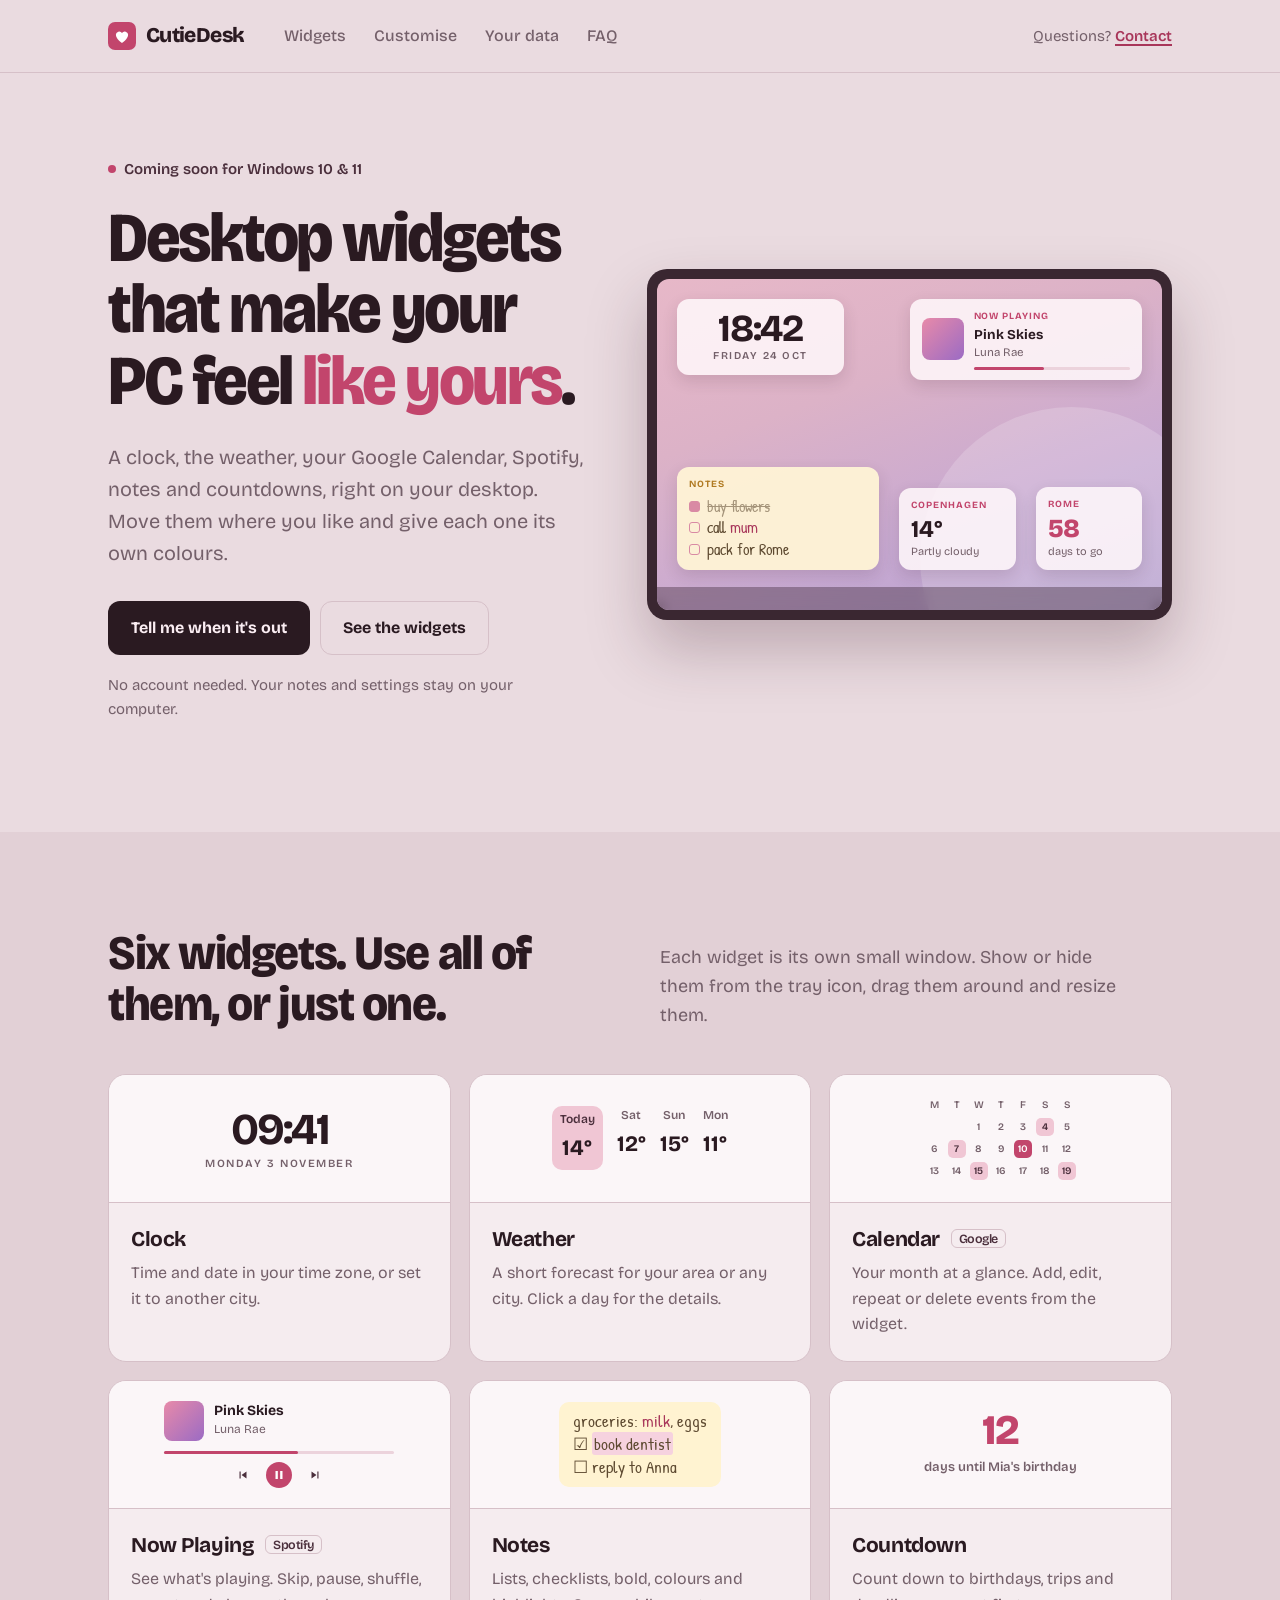
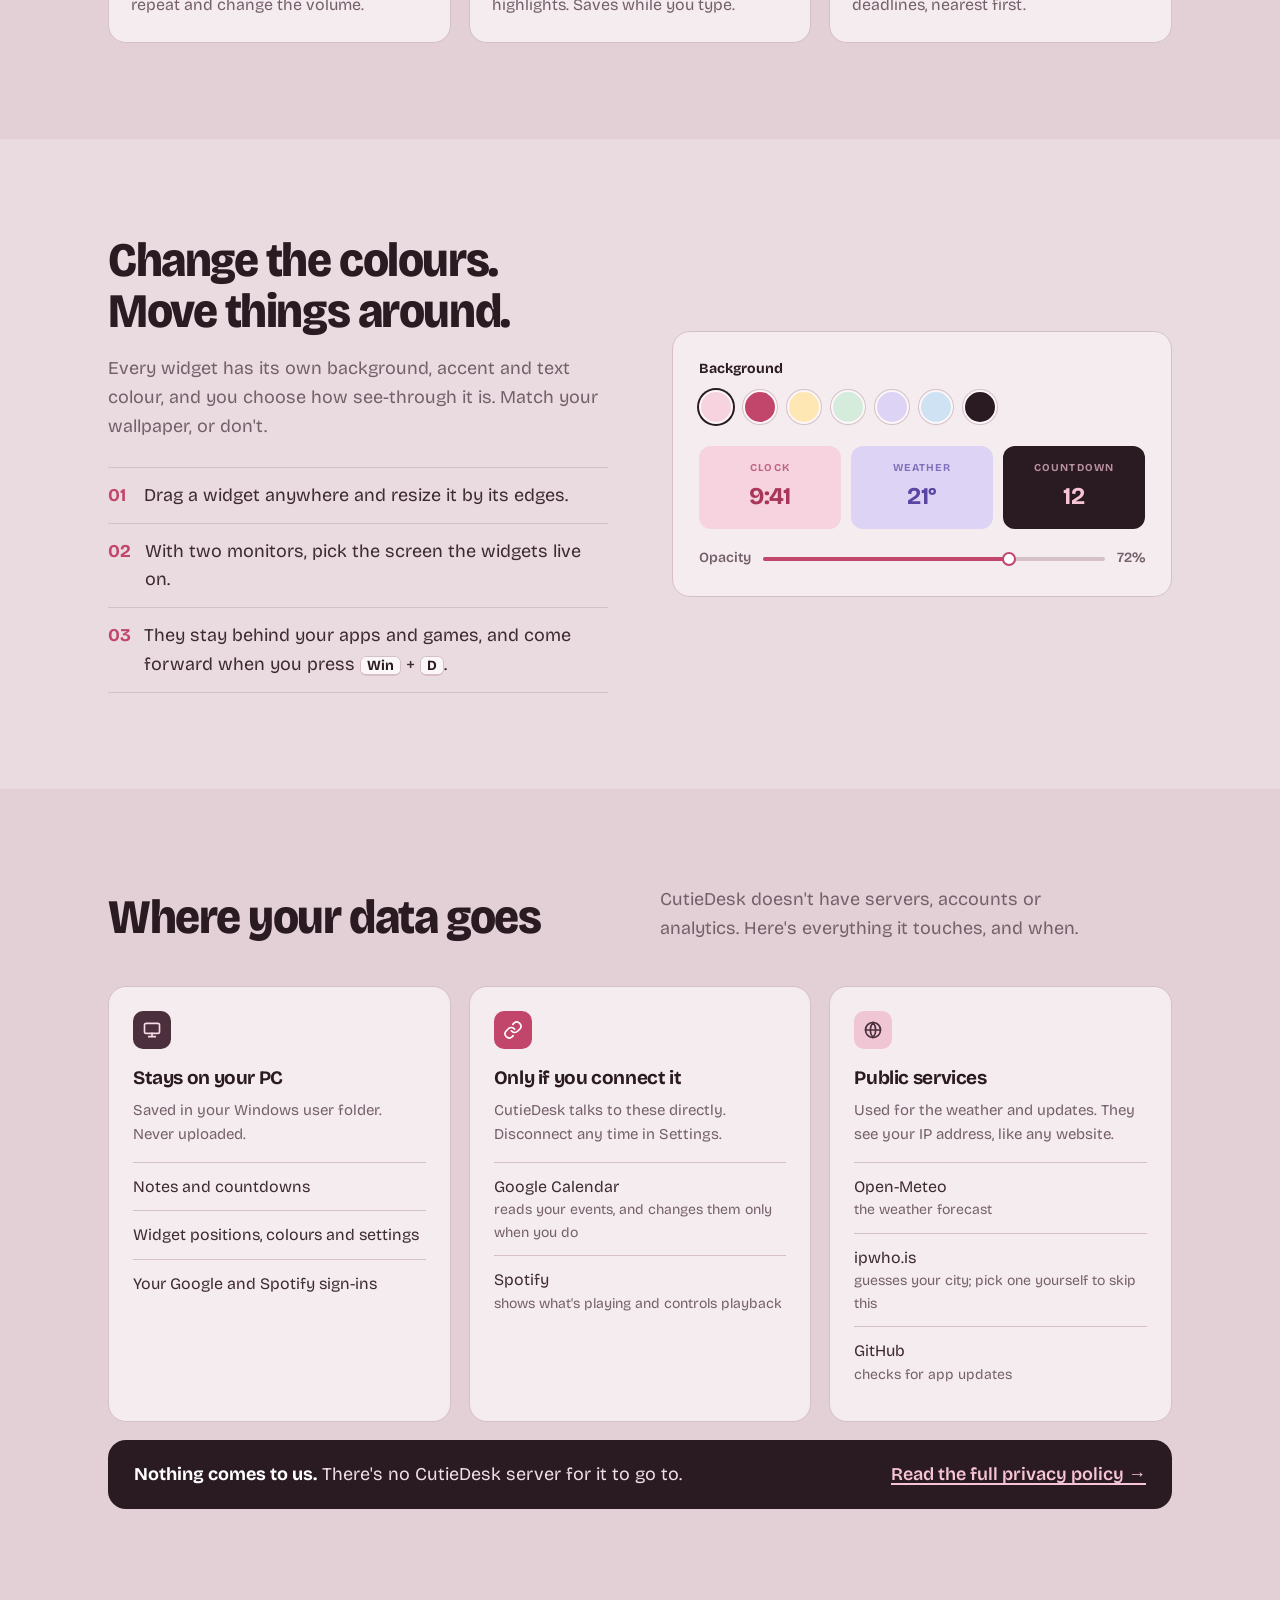
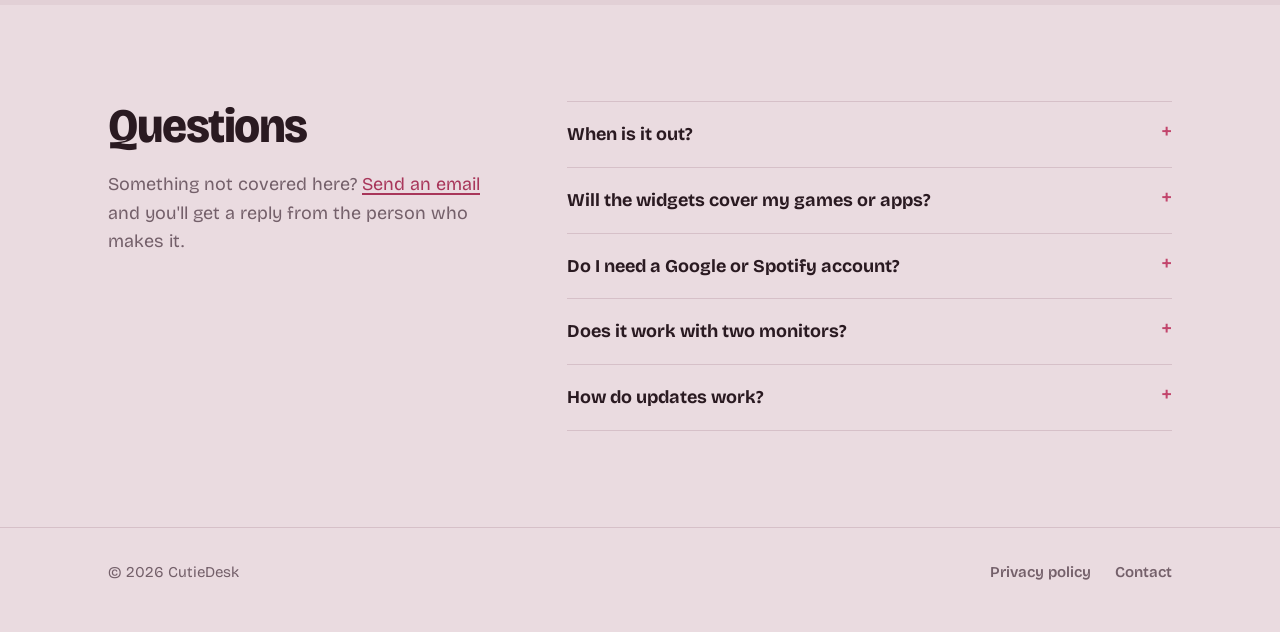
==== commit dc0efe3f: "Redesign: dusty rose palette, Bricolage Grotesque, widget previews, 'Where your data goes'; contact " ====
--- a/index.html
+++ b/index.html
@@ -3,13 +3,13 @@
 <head>
 <meta charset="UTF-8" />
 <meta name="viewport" content="width=device-width, initial-scale=1.0" />
-<title>CutieDesk — Cute desktop widgets for Windows</title>
-<meta name="description" content="CutieDesk puts small, pretty widgets on your Windows desktop: clock, weather, Google Calendar, Spotify, notes and countdowns. Coming soon." />
-<meta name="theme-color" content="#fffaf7" />
-<meta property="og:title" content="CutieDesk — Cute desktop widgets for Windows" />
-<meta property="og:description" content="Little widgets for a cosier desktop: clock, weather, calendar, Spotify, notes and countdowns." />
-<link rel="icon" href="data:image/svg+xml,%3Csvg xmlns='http://www.w3.org/2000/svg' viewBox='0 0 32 32'%3E%3Crect width='32' height='32' rx='10' fill='%23f0628f'/%3E%3Cpath d='M16 24s-7-4.4-7-9.3A3.8 3.8 0 0 1 16 12.6a3.8 3.8 0 0 1 7 2.1C23 19.6 16 24 16 24z' fill='%23fff'/%3E%3C/svg%3E" />
-<link rel="preload" href="fonts/fraunces.woff2" as="font" type="font/woff2" crossorigin />
+<title>CutieDesk — Desktop widgets for Windows</title>
+<meta name="description" content="CutieDesk puts a clock, weather, your Google Calendar, Spotify, notes and countdowns on your Windows desktop. Coming soon." />
+<meta name="theme-color" content="#eadbe0" />
+<meta property="og:title" content="CutieDesk — Desktop widgets for Windows" />
+<meta property="og:description" content="A clock, weather, Google Calendar, Spotify, notes and countdowns on your Windows desktop." />
+<link rel="icon" href="data:image/svg+xml,%3Csvg xmlns='http://www.w3.org/2000/svg' viewBox='0 0 32 32'%3E%3Crect width='32' height='32' rx='8' fill='%23c2456c'/%3E%3Cpath d='M16 24s-7-4.4-7-9.3A3.8 3.8 0 0 1 16 12.6a3.8 3.8 0 0 1 7 2.1C23 19.6 16 24 16 24z' fill='%23fff'/%3E%3C/svg%3E" />
+<link rel="preload" href="fonts/bricolage.woff2" as="font" type="font/woff2" crossorigin />
 <link rel="stylesheet" href="style.css" />
 </head>
 <body>
@@ -17,16 +17,16 @@
 <header class="nav">
   <div class="wrap">
     <a class="brand" href="./" aria-label="CutieDesk home">
-      <span class="brand-mark"><svg viewBox="0 0 24 24" aria-hidden="true"><path fill="#fff" d="M12 20.5s-7.5-4.6-7.5-10A4.2 4.2 0 0 1 12 8a4.2 4.2 0 0 1 7.5 2.5c0 5.4-7.5 10-7.5 10z"/></svg></span>
+      <svg viewBox="0 0 32 32" aria-hidden="true"><rect width="32" height="32" rx="8" fill="#c2456c"/><path d="M16 24s-7-4.4-7-9.3A3.8 3.8 0 0 1 16 12.6a3.8 3.8 0 0 1 7 2.1C23 19.6 16 24 16 24z" fill="#fff"/></svg>
       CutieDesk
     </a>
     <nav class="nav-links" aria-label="Main">
       <a href="./#widgets">Widgets</a>
-      <a href="./#style">Make it yours</a>
-      <a href="./#privacy">Privacy</a>
+      <a href="./#customise">Customise</a>
+      <a href="./#data">Your data</a>
       <a href="./#faq">FAQ</a>
     </nav>
-    <div class="nav-cta"><a class="btn btn-soft btn-sm" href="mailto:tomurs123@gmail.com">Say hi</a></div>
+    <div class="nav-right"><span>Questions? </span><a href="mailto:hello@cutiedesk.app">Contact</a></div>
   </div>
 </header>
 
@@ -34,24 +34,22 @@
   <section class="hero">
     <div class="wrap">
       <div>
-        <span class="pill"><span class="dot">💗</span>Desktop widgets for Windows</span>
-        <h1>Make your desktop a little <em class="pink">cuter</em>.</h1>
+        <div class="status">Coming soon for Windows 10 &amp; 11</div>
+        <h1>Desktop widgets that make your PC feel <span class="accent">like yours</span>.</h1>
         <p class="lede">
-          CutieDesk adds small, pretty widgets to your Windows desktop — a clock, the weather, your
-          Google Calendar, what's playing on Spotify, notes and countdowns. Place them anywhere, colour
-          them your way, and they'll quietly keep you company.
+          A clock, the weather, your Google Calendar, Spotify, notes and countdowns, right on your
+          desktop. Move them where you like and give each one its own colours.
         </p>
-        <div class="hero-cta">
-          <span class="soon">Coming soon</span>
-          <a class="btn btn-soft" href="#widgets">See the widgets</a>
-        </div>
-        <p class="note-small"><span>Windows 10 &amp; 11</span><span>No account needed</span><span>Your data stays on your PC</span></p>
-      </div>
-
-      <div class="screen" role="img" aria-label="A Windows desktop with CutieDesk widgets: clock, music, notes, weather and a countdown">
-        <span class="sticker">so cute ✨</span>
+        <div class="actions">
+          <a class="btn btn-dark" href="mailto:hello@cutiedesk.app?subject=Tell%20me%20when%20CutieDesk%20is%20out">Tell me when it's out</a>
+          <a class="btn btn-line" href="#widgets">See the widgets</a>
+        </div>
+        <p class="fine">No account needed. Your notes and settings stay on your computer.</p>
+      </div>
+
+      <div class="screen" role="img" aria-label="A Windows desktop with CutieDesk widgets: clock, music player, notes, weather and a countdown">
         <div class="wallpaper">
-          <div class="mw mw-clock"><div class="t">18:42</div><div class="d">FRIDAY · 24 OCT</div></div>
+          <div class="mw mw-clock"><div class="t">18:42</div><div class="d">FRIDAY 24 OCT</div></div>
           <div class="mw mw-music">
             <div class="art"></div>
             <div style="min-width:0;flex:1">
@@ -65,115 +63,172 @@
             <div class="lab">Notes</div>
             <ul>
               <li><span class="c on"></span><span class="done">buy flowers</span></li>
-              <li><span class="c"></span><span>call <b>mum</b> 💕</span></li>
+              <li><span class="c"></span><span>call <b>mum</b></span></li>
               <li><span class="c"></span><span>pack for Rome</span></li>
             </ul>
           </div>
-          <div class="mw mw-weather"><div class="ic">⛅</div><div class="t">14°</div><div class="c">Partly cloudy</div></div>
-          <div class="mw mw-count"><div class="n">58</div><div class="w">days to Rome ✈️</div></div>
-        </div>
-      </div>
-    </div>
-  </section>
-
-  <section id="widgets" class="center">
+          <div class="mw mw-weather"><div class="lab">Copenhagen</div><div class="t">14°</div><div class="c">Partly cloudy</div></div>
+          <div class="mw mw-count"><div class="lab">Rome</div><div class="n">58</div><div class="w">days to go</div></div>
+          <div class="taskbar"></div>
+        </div>
+      </div>
+    </div>
+  </section>
+
+  <section id="widgets" class="band">
     <div class="wrap">
-      <span class="kicker">The widgets</span>
-      <h2>Six little helpers, <em class="pink">one cosy desk</em></h2>
-      <p class="sub">Show the ones you love and hide the rest. Each one can be moved, resized and recoloured on its own.</p>
+      <div class="head">
+        <h2>Six widgets. Use all of them, or just one.</h2>
+        <p>Each widget is its own small window. Show or hide them from the tray icon, drag them around and resize them.</p>
+      </div>
       <div class="cards">
-        <article class="card"><div class="ic">🕰️</div><h3>Clock</h3><p>The time and date, in your own time zone or anywhere in the world.</p></article>
-        <article class="card"><div class="ic">⛅</div><h3>Weather</h3><p>A few days of forecast for where you are, or any city you choose.</p></article>
-        <article class="card"><div class="ic">📅</div><h3>Calendar<span class="opt">optional</span></h3><p>Your Google Calendar at a glance. Add, change and repeat events without opening a browser.</p></article>
-        <article class="card"><div class="ic">🎧</div><h3>Now Playing<span class="opt">optional</span></h3><p>See what's on Spotify, skip songs, shuffle, repeat and turn the volume up or down.</p></article>
-        <article class="card"><div class="ic">📝</div><h3>Notes</h3><p>Lists, checklists, bold, colours and highlights — saved as you type.</p></article>
-        <article class="card"><div class="ic">⏳</div><h3>Countdown</h3><p>Birthdays, holidays, big days — always know how many sleeps are left.</p></article>
-      </div>
-    </div>
-  </section>
-
-  <section id="style" class="band">
+        <article class="card">
+          <div class="viz"><div class="v-clock">09:41<small>MONDAY 3 NOVEMBER</small></div></div>
+          <div class="body"><h3>Clock</h3><p>Time and date in your time zone, or set it to another city.</p></div>
+        </article>
+        <article class="card">
+          <div class="viz">
+            <div class="v-weather">
+              <div class="on">Today<b>14°</b></div><div>Sat<b>12°</b></div><div>Sun<b>15°</b></div><div>Mon<b>11°</b></div>
+            </div>
+          </div>
+          <div class="body"><h3>Weather</h3><p>A short forecast for your area or any city. Click a day for the details.</p></div>
+        </article>
+        <article class="card">
+          <div class="viz">
+            <div class="v-cal" aria-hidden="true">
+              <span>M</span><span>T</span><span>W</span><span>T</span><span>F</span><span>S</span><span>S</span>
+              <span></span><span></span><span>1</span><span>2</span><span>3</span><span class="e">4</span><span>5</span>
+              <span>6</span><span class="e">7</span><span>8</span><span>9</span><span class="t">10</span><span>11</span><span>12</span>
+              <span>13</span><span>14</span><span class="e">15</span><span>16</span><span>17</span><span>18</span><span class="e">19</span>
+            </div>
+          </div>
+          <div class="body"><h3>Calendar <span class="tag">Google</span></h3><p>Your month at a glance. Add, edit, repeat or delete events from the widget.</p></div>
+        </article>
+        <article class="card">
+          <div class="viz">
+            <div class="v-music">
+              <div class="row"><div class="art"></div><div><div class="s">Pink Skies</div><div class="a">Luna Rae</div></div></div>
+              <div class="bar"><i></i></div>
+              <div class="ctl" aria-hidden="true">
+                <svg viewBox="0 0 24 24"><path fill="currentColor" d="M6 6h2v12H6zM9.5 12 18 6v12z"/></svg>
+                <span class="p"><svg viewBox="0 0 24 24"><path fill="currentColor" d="M6 5h4v14H6zM14 5h4v14h-4z"/></svg></span>
+                <svg viewBox="0 0 24 24"><path fill="currentColor" d="M16 6h2v12h-2zM6 18V6l8.5 6z"/></svg>
+              </div>
+            </div>
+          </div>
+          <div class="body"><h3>Now Playing <span class="tag">Spotify</span></h3><p>See what's playing. Skip, pause, shuffle, repeat and change the volume.</p></div>
+        </article>
+        <article class="card">
+          <div class="viz"><div class="v-notes">groceries: <b>milk</b>, eggs<br>☑ <mark>book dentist</mark><br>☐ reply to Anna</div></div>
+          <div class="body"><h3>Notes</h3><p>Lists, checklists, bold, colours and highlights. Saves while you type.</p></div>
+        </article>
+        <article class="card">
+          <div class="viz"><div class="v-count"><b>12</b><span>days until Mia's birthday</span></div></div>
+          <div class="body"><h3>Countdown</h3><p>Count down to birthdays, trips and deadlines, nearest first.</p></div>
+        </article>
+      </div>
+    </div>
+  </section>
+
+  <section id="customise">
     <div class="wrap split">
       <div>
-        <span class="kicker">Make it yours</span>
-        <h2>Your colours, <em class="pink">your corner</em></h2>
-        <p>Every widget has its own background, accent and text colour, plus how see-through it is. Make them match your wallpaper, your mood, or nothing at all.</p>
-        <ul class="checks">
-          <li>Drag widgets anywhere and resize them</li>
-          <li>Pick which screen they live on if you have two monitors</li>
-          <li>They sit behind your apps and games, and pop up when you show the desktop (<kbd>Win</kbd> + <kbd>D</kbd>)</li>
+        <h2>Change the colours. Move things around.</h2>
+        <p style="margin-top:18px">Every widget has its own background, accent and text colour, and you choose how see-through it is. Match your wallpaper, or don't.</p>
+        <ul class="list">
+          <li><span>01</span><span>Drag a widget anywhere and resize it by its edges.</span></li>
+          <li><span>02</span><span>With two monitors, pick the screen the widgets live on.</span></li>
+          <li><span>03</span><span>They stay behind your apps and games, and come forward when you press <kbd>Win</kbd> + <kbd>D</kbd>.</span></li>
         </ul>
       </div>
-      <div class="swatches" aria-hidden="true">
-        <div class="lab">Pick a colour</div>
-        <div class="swatch-row">
-          <span style="background:#ffd1e1"></span><span style="background:#f0628f"></span><span style="background:#ffe9b8"></span>
-          <span style="background:#d7f0e2"></span><span style="background:#dcd3ff"></span><span style="background:#cfe8ff"></span><span style="background:#3d2230"></span>
-        </div>
-        <div class="mini-widgets">
-          <div class="mini" style="background:#ffe3ec;color:#d9456f"><small>Clock</small>9:41</div>
-          <div class="mini" style="background:#e8e1ff;color:#6a4fc4"><small>Weather</small>21°</div>
-          <div class="mini" style="background:#dff3e8;color:#2f7d58"><small>Countdown</small>12</div>
-        </div>
-      </div>
-    </div>
-  </section>
-
-  <section id="privacy">
-    <div class="wrap split">
+      <div class="palette" aria-hidden="true">
+        <div class="lab">Background</div>
+        <div class="swatches">
+          <span style="background:#f6d3df" class="sel"></span><span style="background:#c2456c"></span><span style="background:#ffe7b3"></span>
+          <span style="background:#d5ecdd"></span><span style="background:#ddd4f5"></span><span style="background:#cfe2f3"></span><span style="background:#2a1a21"></span>
+        </div>
+        <div class="samples">
+          <div style="background:#f6d3df;color:#a8365a"><small>Clock</small>9:41</div>
+          <div style="background:#ddd4f5;color:#5b45a3"><small>Weather</small>21°</div>
+          <div style="background:#2a1a21;color:#f6c4d5"><small>Countdown</small>12</div>
+        </div>
+        <div class="opacity"><span>Opacity</span><div class="track"><i></i><b></b></div><span>72%</span></div>
+      </div>
+    </div>
+  </section>
+
+  <section id="data" class="band">
+    <div class="wrap">
+      <div class="head">
+        <h2>Where your data goes</h2>
+        <p>CutieDesk doesn't have servers, accounts or analytics. Here's everything it touches, and when.</p>
+      </div>
+      <div class="flow">
+        <div class="flow-col c1">
+          <div class="icon"><svg viewBox="0 0 24 24" fill="none" stroke="currentColor" stroke-width="2" stroke-linecap="round" stroke-linejoin="round"><rect x="3" y="4" width="18" height="12" rx="2"/><path d="M8 20h8M12 16v4"/></svg></div>
+          <h3>Stays on your PC</h3>
+          <p class="why">Saved in your Windows user folder. Never uploaded.</p>
+          <ul>
+            <li>Notes and countdowns</li>
+            <li>Widget positions, colours and settings</li>
+            <li>Your Google and Spotify sign-ins</li>
+          </ul>
+        </div>
+        <div class="flow-col c2">
+          <div class="icon"><svg viewBox="0 0 24 24" fill="none" stroke="currentColor" stroke-width="2" stroke-linecap="round" stroke-linejoin="round"><path d="M10 13a5 5 0 0 0 7.5.5l3-3a5 5 0 0 0-7-7l-1.7 1.7"/><path d="M14 11a5 5 0 0 0-7.5-.5l-3 3a5 5 0 0 0 7 7l1.7-1.7"/></svg></div>
+          <h3>Only if you connect it</h3>
+          <p class="why">CutieDesk talks to these directly. Disconnect any time in Settings.</p>
+          <ul>
+            <li>Google Calendar<small>reads your events, and changes them only when you do</small></li>
+            <li>Spotify<small>shows what's playing and controls playback</small></li>
+          </ul>
+        </div>
+        <div class="flow-col c3">
+          <div class="icon"><svg viewBox="0 0 24 24" fill="none" stroke="currentColor" stroke-width="2" stroke-linecap="round" stroke-linejoin="round"><circle cx="12" cy="12" r="9"/><path d="M3 12h18M12 3a14 14 0 0 1 0 18M12 3a14 14 0 0 0 0 18"/></svg></div>
+          <h3>Public services</h3>
+          <p class="why">Used for the weather and updates. They see your IP address, like any website.</p>
+          <ul>
+            <li>Open-Meteo<small>the weather forecast</small></li>
+            <li>ipwho.is<small>guesses your city; pick one yourself to skip this</small></li>
+            <li>GitHub<small>checks for app updates</small></li>
+          </ul>
+        </div>
+      </div>
+      <div class="nothing">
+        <span><strong>Nothing comes to us.</strong> There's no CutieDesk server for it to go to.</span>
+        <a href="./privacy.html">Read the full privacy policy →</a>
+      </div>
+    </div>
+  </section>
+
+  <section id="faq">
+    <div class="wrap faq">
+      <div class="side">
+        <h2>Questions</h2>
+        <p>Something not covered here? <a href="mailto:hello@cutiedesk.app">Send an email</a> and you'll get a reply from the person who makes it.</p>
+      </div>
       <div>
-        <span class="kicker">Privacy</span>
-        <h2>Your notes stay <em class="pink">yours</em></h2>
-        <p>CutieDesk doesn't have servers of its own, and there's no tracking or ads. Your notes, countdowns and settings live only on your computer. If you connect Google or Spotify, CutieDesk talks to them directly — nothing passes through us.</p>
-        <p><a href="./privacy.html">Read the privacy policy →</a></p>
-      </div>
-      <div class="svc" aria-label="What CutieDesk connects to">
-        <div><span>Google Calendar</span><span>only if you connect it</span></div>
-        <div><span>Spotify</span><span>only if you connect it</span></div>
-        <div><span>Weather</span><span>Open-Meteo</span></div>
-        <div><span>Your location</span><span>estimated, or pick a city</span></div>
-        <div><span>Updates</span><span>checked in the background</span></div>
-        <div><span>CutieDesk servers</span><span class="yay">none ♡</span></div>
-      </div>
-    </div>
-  </section>
-
-  <section id="faq" class="band center">
-    <div class="wrap">
-      <span class="kicker">FAQ</span>
-      <h2>Little questions</h2>
-      <p class="sub">Anything else? <a href="mailto:tomurs123@gmail.com">Send us a message</a>.</p>
-      <div class="faq">
-        <details>
-          <summary>When can I get CutieDesk?</summary>
-          <p>Very soon — we're adding the finishing touches. Want to hear when it's ready? <a href="mailto:tomurs123@gmail.com?subject=Tell%20me%20when%20CutieDesk%20is%20out">Drop us a message</a>.</p>
-        </details>
-        <details>
-          <summary>Will the widgets get in the way of my games or apps?</summary>
-          <p>No. They sit just above your wallpaper, behind whatever you're using — fullscreen games included. Show the desktop and they're right there; open something else and they step back.</p>
+        <details>
+          <summary>When is it out?</summary>
+          <p>Soon. It's in testing with a small group right now. <a href="mailto:hello@cutiedesk.app?subject=Tell%20me%20when%20CutieDesk%20is%20out">Email us</a> if you'd like to hear when it's ready.</p>
+        </details>
+        <details>
+          <summary>Will the widgets cover my games or apps?</summary>
+          <p>No. They sit just above the wallpaper, behind everything else, including fullscreen games. Show the desktop and they're there; open something and they're behind it again.</p>
         </details>
         <details>
           <summary>Do I need a Google or Spotify account?</summary>
-          <p>No, only for the Calendar and Now Playing widgets. Spotify's playback buttons (play, skip, shuffle, repeat, volume) need Spotify Premium — that's Spotify's rule, not ours.</p>
+          <p>Only for the Calendar and Now Playing widgets. Spotify only lets apps control playback for Premium accounts, so the play, skip, shuffle and volume buttons need Premium.</p>
         </details>
         <details>
           <summary>Does it work with two monitors?</summary>
-          <p>Yes. Choose which screen your widgets live on from the tray icon or Settings.</p>
+          <p>Yes. Pick which screen the widgets go on from the tray icon or in Settings.</p>
         </details>
         <details>
           <summary>How do updates work?</summary>
-          <p>CutieDesk updates itself quietly in the background — no installers to click through and nothing to re-download.</p>
-        </details>
-      </div>
-    </div>
-  </section>
-
-  <section class="cta-final">
-    <div class="wrap">
-      <div class="box">
-        <h2>A cosier desktop is <em class="pink">almost here</em></h2>
-        <p>CutieDesk is coming soon for Windows 10 and 11.</p>
-        <a class="btn btn-pink" href="mailto:tomurs123@gmail.com?subject=Tell%20me%20when%20CutieDesk%20is%20out">Tell me when it's ready</a>
+          <p>The app checks for updates in the background and installs them when you close it. You don't have to download anything again.</p>
+        </details>
       </div>
     </div>
   </section>
@@ -181,13 +236,11 @@
 
 <footer>
   <div class="wrap">
-    <div class="inner">
-      <span>© 2026 CutieDesk · made with 💗 by Toms Brass</span>
-      <nav aria-label="Footer">
-        <a href="./privacy.html">Privacy Policy</a>
-        <a href="mailto:tomurs123@gmail.com">Contact</a>
-      </nav>
-    </div>
+    <span>© 2026 CutieDesk</span>
+    <nav aria-label="Footer">
+      <a href="./privacy.html">Privacy policy</a>
+      <a href="mailto:hello@cutiedesk.app">Contact</a>
+    </nav>
   </div>
 </footer>
 </body>
--- a/style.css
+++ b/style.css
@@ -1,216 +1,237 @@
 /* CutieDesk — cutiedesk.app */
-@font-face { font-family: "Fraunces"; src: url("fonts/fraunces.woff2") format("woff2"); font-weight: 300 800; font-style: normal; font-display: swap; }
-@font-face { font-family: "Fraunces"; src: url("fonts/fraunces-italic.woff2") format("woff2"); font-weight: 300 800; font-style: italic; font-display: swap; }
-@font-face { font-family: "Nunito"; src: url("fonts/nunito.woff2") format("woff2"); font-weight: 400 800; font-display: swap; }
+@font-face { font-family: "Bricolage Grotesque"; src: url("fonts/bricolage.woff2") format("woff2"); font-weight: 200 800; font-stretch: 75% 100%; font-display: swap; }
 @font-face { font-family: "Patrick Hand"; src: url("fonts/patrickhand.woff2") format("woff2"); font-weight: 400; font-display: swap; }
 
 :root {
-  --cream: #fffaf7;
-  --blush: #fff0f5;
-  --petal: #ffe3ec;
-  --rose: #ffc9da;
-  --pink: #f0628f;
-  --pink-deep: #d9456f;
-  --plum: #3d2230;
-  --text: #4a2c39;
-  --muted: #86677a;
-  --line: #f5d9e3;
-  --white: #ffffff;
-  --shadow: 0 1px 2px rgba(122, 52, 80, .05), 0 12px 32px rgba(122, 52, 80, .08);
-  --shadow-lg: 0 2px 4px rgba(122, 52, 80, .05), 0 30px 70px rgba(122, 52, 80, .14);
-  --serif: "Fraunces", Georgia, "Times New Roman", serif;
-  --sans: "Nunito", -apple-system, "Segoe UI", Roboto, Arial, sans-serif;
+  --bg: #eadbe0;          /* dusty rose page */
+  --bg-2: #e2d0d6;        /* slightly deeper band */
+  --surface: #f5ecef;     /* cards */
+  --surface-2: #fbf6f8;
+  --ink: #2a1a21;         /* headings */
+  --text: #3d2a32;
+  --muted: #74606a;
+  --line: #d6c0c8;
+  --rose: #c2456c;        /* main accent */
+  --rose-deep: #a8365a;
+  --rose-soft: #f0c6d4;
+  --plum: #4b2f3c;
+  --font: "Bricolage Grotesque", -apple-system, "Segoe UI", Roboto, Arial, sans-serif;
   --hand: "Patrick Hand", "Segoe Print", cursive;
-  --wrap: 1140px;
+  --radius: 18px;
+  --wrap: 1120px;
 }
 
 * { box-sizing: border-box; }
 html { scroll-behavior: smooth; }
 body {
-  margin: 0; background: var(--cream); color: var(--text); font-family: var(--sans);
-  font-size: 18px; line-height: 1.65; -webkit-font-smoothing: antialiased;
-}
-a { color: var(--pink-deep); text-decoration-thickness: 1.5px; text-underline-offset: 3px; }
-a:hover { color: var(--pink); }
+  margin: 0; background: var(--bg); color: var(--text); font-family: var(--font);
+  font-size: 18px; line-height: 1.6; font-optical-sizing: auto; -webkit-font-smoothing: antialiased;
+}
+a { color: var(--rose-deep); text-underline-offset: 3px; text-decoration-thickness: 1.5px; }
+a:hover { color: var(--rose); }
 .wrap { max-width: var(--wrap); margin: 0 auto; padding: 0 28px; }
-:focus-visible { outline: 3px solid var(--rose); outline-offset: 3px; border-radius: 10px; }
-h1, h2, h3 { font-family: var(--serif); color: var(--plum); font-weight: 600; font-variation-settings: "SOFT" 100, "WONK" 0; }
-em.pink { font-style: italic; color: var(--pink); font-weight: 500; }
+:focus-visible { outline: 3px solid var(--rose); outline-offset: 3px; border-radius: 8px; }
+h1, h2, h3 { color: var(--ink); margin: 0; font-weight: 700; letter-spacing: -0.02em; }
+.accent { color: var(--rose); }
 
 /* ---- Nav ---- */
-.nav { position: sticky; top: 0; z-index: 10; background: rgba(255, 250, 247, .88); backdrop-filter: blur(12px); }
-.nav .wrap { display: flex; align-items: center; gap: 36px; height: 76px; }
-.brand { display: flex; align-items: center; gap: 10px; color: var(--plum); text-decoration: none; font-family: var(--serif); font-weight: 600; font-size: 24px; letter-spacing: -0.01em; }
-.brand:hover { color: var(--plum); }
-.brand-mark { width: 36px; height: 36px; border-radius: 12px; display: grid; place-items: center; background: var(--pink); box-shadow: 0 6px 16px rgba(240, 98, 143, .3); }
-.brand-mark svg { width: 20px; height: 20px; }
+.nav { border-bottom: 1px solid var(--line); }
+.nav .wrap { display: flex; align-items: center; gap: 40px; height: 72px; }
+.brand { display: flex; align-items: center; gap: 10px; color: var(--ink); text-decoration: none; font-weight: 800; font-size: 21px; letter-spacing: -0.03em; }
+.brand:hover { color: var(--ink); }
+.brand svg { width: 28px; height: 28px; }
 .nav-links { display: flex; gap: 28px; }
-.nav-links a { color: var(--muted); text-decoration: none; font-weight: 700; font-size: 16px; }
-.nav-links a:hover { color: var(--plum); }
-.nav-cta { margin-left: auto; }
-
-/* ---- Buttons & badges ---- */
+.nav-links a { color: var(--muted); text-decoration: none; font-weight: 500; font-size: 16px; }
+.nav-links a:hover { color: var(--ink); }
+.nav-right { margin-left: auto; font-size: 15px; color: var(--muted); }
+.nav-right a { font-weight: 600; }
+
+/* ---- Hero ---- */
+.hero { padding: 80px 0 96px; }
+.hero .wrap { display: grid; grid-template-columns: 0.95fr 1.05fr; gap: 64px; align-items: center; }
+.status { display: inline-flex; align-items: center; gap: 8px; font-size: 15px; font-weight: 600; color: var(--plum); margin-bottom: 22px; }
+.status::before { content: ""; width: 8px; height: 8px; border-radius: 50%; background: var(--rose); }
+h1 { font-size: clamp(44px, 5.8vw, 70px); line-height: 1.02; letter-spacing: -0.035em; font-weight: 800; font-stretch: 90%; margin-bottom: 24px; }
+.lede { font-size: 20px; color: var(--muted); max-width: 500px; margin: 0 0 32px; }
 .btn {
-  display: inline-flex; align-items: center; gap: 10px; border-radius: 999px; font-weight: 800; font-size: 17px;
-  padding: 14px 26px; text-decoration: none; border: 2px solid transparent; transition: transform .15s ease, background .15s ease, border-color .15s ease;
-}
-.btn:hover { transform: translateY(-1px); }
-.btn-pink { background: var(--pink); color: #fff; box-shadow: 0 8px 22px rgba(240, 98, 143, .32); }
-.btn-pink:hover { background: var(--pink-deep); color: #fff; }
-.btn-soft { background: var(--white); color: var(--plum); border-color: var(--line); }
-.btn-soft:hover { border-color: var(--rose); color: var(--plum); }
-.btn-sm { padding: 10px 20px; font-size: 15px; }
-.soon { display: inline-flex; align-items: center; gap: 9px; background: var(--petal); color: var(--pink-deep); font-weight: 800; font-size: 16px; border-radius: 999px; padding: 13px 22px; }
-.soon::before { content: ""; width: 9px; height: 9px; border-radius: 50%; background: var(--pink); }
-
-/* ---- Hero ---- */
-.hero { padding: 56px 0 96px; background: radial-gradient(1000px 520px at 85% 10%, var(--petal), transparent 65%), radial-gradient(700px 420px at 0% 90%, var(--blush), transparent 70%); }
-.hero .wrap { display: grid; grid-template-columns: 1fr 1.05fr; gap: 56px; align-items: center; }
-.pill { display: inline-flex; align-items: center; gap: 8px; background: var(--white); border: 1px solid var(--line); border-radius: 999px; padding: 6px 14px 6px 8px; font-size: 14px; font-weight: 800; color: var(--muted); box-shadow: var(--shadow); margin-bottom: 26px; }
-.pill .dot { width: 22px; height: 22px; border-radius: 50%; background: var(--petal); display: grid; place-items: center; font-size: 12px; }
-h1 { font-size: clamp(46px, 6.2vw, 78px); line-height: 1.04; letter-spacing: -0.02em; margin: 0 0 24px; }
-.lede { font-size: 20px; color: var(--muted); max-width: 520px; margin: 0 0 32px; }
-.hero-cta { display: flex; flex-wrap: wrap; gap: 12px; align-items: center; }
-.note-small { margin: 20px 0 0; font-size: 15px; color: var(--muted); font-weight: 600; }
-.note-small span { white-space: nowrap; }
-.note-small span + span::before { content: "·"; margin: 0 9px; color: var(--rose); }
+  display: inline-flex; align-items: center; gap: 8px; border-radius: 12px; font-family: var(--font); font-weight: 700; font-size: 16px;
+  padding: 13px 22px; text-decoration: none; border: 1.5px solid transparent; transition: background .15s ease, border-color .15s ease;
+}
+.btn-dark { background: var(--ink); color: #fbeef3; }
+.btn-dark:hover { background: var(--plum); color: #fff; }
+.btn-line { border-color: var(--line); color: var(--ink); background: transparent; }
+.btn-line:hover { border-color: var(--plum); color: var(--ink); }
+.actions { display: flex; flex-wrap: wrap; gap: 10px; }
+.fine { margin-top: 18px; font-size: 15px; color: var(--muted); }
 
 /* ---- Desktop mockup ---- */
-.screen { position: relative; border-radius: 26px; padding: 14px; background: var(--white); box-shadow: var(--shadow-lg); border: 1px solid var(--line); }
+.screen { border-radius: 20px; padding: 10px; background: #3a2731; box-shadow: 0 30px 60px rgba(60, 25, 40, .25); }
 .wallpaper {
-  position: relative; border-radius: 16px; overflow: hidden; aspect-ratio: 16 / 11;
-  background: linear-gradient(140deg, #ffd9e6 0%, #ffe9d6 45%, #e9dcff 100%);
-}
-.wallpaper::after { content: ""; position: absolute; inset: 0; background: radial-gradient(400px 200px at 80% 110%, rgba(255, 255, 255, .55), transparent 70%); pointer-events: none; }
-.mw { position: absolute; background: rgba(255, 255, 255, .8); backdrop-filter: blur(6px); border: 1px solid rgba(255, 255, 255, .9); border-radius: 16px; box-shadow: 0 10px 24px rgba(122, 52, 80, .12); padding: 12px 14px; color: var(--text); }
-.mw .lab { font-size: 10px; font-weight: 800; letter-spacing: .08em; text-transform: uppercase; color: var(--pink); margin-bottom: 4px; }
-.mw-clock { left: 5%; top: 7%; width: 34%; text-align: center; }
-.mw-clock .t { font-family: var(--serif); font-size: clamp(26px, 3.6vw, 40px); font-weight: 500; color: var(--plum); line-height: 1.1; }
-.mw-clock .d { font-size: 12px; color: var(--muted); font-weight: 800; letter-spacing: .12em; }
-.mw-music { right: 5%; top: 7%; width: 47%; display: flex; gap: 10px; align-items: center; }
-.mw-music .art { width: 44px; height: 44px; border-radius: 10px; background: linear-gradient(135deg, #ff9ebf, #c98bff); flex-shrink: 0; }
-.mw-music .s { font-weight: 800; font-size: 14px; line-height: 1.2; }
-.mw-music .a { font-size: 12px; color: var(--muted); }
-.mw-music .bar { height: 4px; border-radius: 2px; background: var(--petal); margin-top: 6px; }
-.mw-music .bar i { display: block; width: 45%; height: 100%; border-radius: 2px; background: var(--pink); }
-.mw-notes { left: 5%; bottom: 8%; width: 40%; background: rgba(255, 246, 214, .92); }
-.mw-notes .lab { color: #c58a2e; }
-.mw-notes ul { list-style: none; margin: 0; padding: 0; font-family: var(--hand); font-size: 17px; line-height: 1.35; color: #6b5537; }
+  position: relative; border-radius: 12px; overflow: hidden; aspect-ratio: 16 / 10.5;
+  background: linear-gradient(160deg, #e7b8c8 0%, #dcb2c7 35%, #c7a9d2 70%, #b49fcd 100%);
+}
+.wallpaper::before { content: ""; position: absolute; width: 60%; aspect-ratio: 1; border-radius: 50%; right: -12%; bottom: -30%; background: rgba(255, 255, 255, .18); }
+.taskbar { position: absolute; left: 0; right: 0; bottom: 0; height: 7%; background: rgba(40, 22, 32, .35); backdrop-filter: blur(6px); }
+.mw { position: absolute; background: rgba(255, 249, 251, .86); border-radius: 12px; box-shadow: 0 6px 16px rgba(60, 25, 40, .14); padding: 10px 12px; color: var(--text); font-size: 13px; }
+.mw .lab { font-size: 9.5px; font-weight: 700; letter-spacing: .1em; text-transform: uppercase; color: var(--rose); margin-bottom: 3px; }
+.mw-clock { left: 4%; top: 6%; width: 33%; text-align: center; }
+.mw-clock .t { font-size: clamp(26px, 3.4vw, 38px); font-weight: 700; letter-spacing: -0.03em; color: var(--ink); line-height: 1.05; }
+.mw-clock .d { font-size: 10.5px; color: var(--muted); font-weight: 600; letter-spacing: .14em; }
+.mw-music { right: 4%; top: 6%; width: 46%; display: flex; gap: 10px; align-items: center; }
+.mw-music .art { width: 42px; height: 42px; border-radius: 8px; background: linear-gradient(135deg, #e88aa9, #9b6bc4); flex-shrink: 0; }
+.mw-music .s { font-weight: 700; font-size: 13.5px; line-height: 1.2; color: var(--ink); }
+.mw-music .a { font-size: 11.5px; color: var(--muted); }
+.mw-music .bar { height: 3px; border-radius: 2px; background: #ecd3dc; margin-top: 6px; }
+.mw-music .bar i { display: block; width: 45%; height: 100%; border-radius: 2px; background: var(--rose); }
+.mw-notes { left: 4%; bottom: 12%; width: 40%; background: rgba(255, 245, 214, .94); }
+.mw-notes .lab { color: #b07a22; }
+.mw-notes ul { list-style: none; margin: 0; padding: 0; font-family: var(--hand); font-size: 16px; line-height: 1.35; color: #5e4a31; }
 .mw-notes li { display: flex; gap: 7px; align-items: center; }
-.mw-notes .c { width: 12px; height: 12px; border-radius: 4px; border: 1.5px solid #f39bb4; flex-shrink: 0; }
-.mw-notes .c.on { background: #f39bb4; }
+.mw-notes .c { width: 11px; height: 11px; border-radius: 3px; border: 1.5px solid #d98aa4; flex-shrink: 0; }
+.mw-notes .c.on { background: #d98aa4; }
 .mw-notes .done { text-decoration: line-through; opacity: .55; }
-.mw-notes b { color: var(--pink-deep); font-weight: 400; }
-.mw-weather { left: 49%; bottom: 8%; width: 22%; text-align: center; }
-.mw-weather .ic { font-size: 22px; line-height: 1; }
-.mw-weather .t { font-family: var(--serif); font-size: 26px; font-weight: 500; color: var(--plum); line-height: 1.1; }
-.mw-weather .c { font-size: 11px; color: var(--muted); font-weight: 800; }
-.mw-count { right: 5%; bottom: 8%; width: 21%; text-align: center; background: rgba(255, 236, 244, .92); }
-.mw-count .n { font-family: var(--serif); font-size: 30px; color: var(--pink); font-weight: 600; line-height: 1.05; }
-.mw-count .w { font-size: 11px; color: var(--muted); font-weight: 800; }
-.sticker { position: absolute; right: -14px; top: -16px; background: var(--white); border: 1px solid var(--line); border-radius: 999px; padding: 8px 14px; font-weight: 800; font-size: 14px; color: var(--pink-deep); box-shadow: var(--shadow); transform: rotate(4deg); }
+.mw-notes b { color: var(--rose-deep); font-weight: 400; }
+.mw-weather { left: 48%; bottom: 12%; width: 23%; }
+.mw-weather .t { font-size: 24px; font-weight: 700; color: var(--ink); line-height: 1.1; }
+.mw-weather .c { font-size: 11px; color: var(--muted); }
+.mw-count { right: 4%; bottom: 12%; width: 21%; }
+.mw-count .n { font-size: 26px; font-weight: 800; color: var(--rose); line-height: 1.05; letter-spacing: -0.02em; }
+.mw-count .w { font-size: 11px; color: var(--muted); }
 
 /* ---- Sections ---- */
-section { padding: 100px 0; scroll-margin-top: 76px; }
-.center { text-align: center; }
-.kicker { display: inline-block; font-weight: 800; font-size: 14px; letter-spacing: .04em; color: var(--pink-deep); background: var(--petal); border-radius: 999px; padding: 4px 14px; margin-bottom: 16px; }
-h2 { font-size: clamp(36px, 4.4vw, 52px); line-height: 1.1; letter-spacing: -0.015em; margin: 0 0 16px; }
-.sub { color: var(--muted); font-size: 19px; max-width: 600px; margin: 0 auto 52px; }
-
-.cards { display: grid; grid-template-columns: repeat(3, 1fr); gap: 20px; }
-.card { background: var(--white); border: 1px solid var(--line); border-radius: 22px; padding: 28px; box-shadow: var(--shadow); text-align: left; }
-.card .ic { width: 50px; height: 50px; border-radius: 16px; background: var(--blush); display: grid; place-items: center; font-size: 24px; margin-bottom: 16px; }
-.card h3 { font-size: 23px; margin: 0 0 6px; }
-.card p { color: var(--muted); margin: 0; font-size: 16.5px; }
-.card .opt { font-family: var(--sans); font-size: 12px; font-weight: 800; color: var(--muted); background: var(--blush); border-radius: 999px; padding: 2px 9px; margin-left: 8px; vertical-align: 4px; }
-
-.band { background: var(--blush); }
+section { padding: 96px 0; scroll-margin-top: 20px; }
+.band { background: var(--bg-2); }
+.head { display: grid; grid-template-columns: 1fr 1fr; gap: 40px; align-items: end; margin-bottom: 44px; }
+h2 { font-size: clamp(34px, 4vw, 48px); line-height: 1.06; letter-spacing: -0.03em; font-weight: 800; font-stretch: 92%; }
+.head p { color: var(--muted); margin: 0; max-width: 460px; }
+
+/* Widget cards with small drawings */
+.cards { display: grid; grid-template-columns: repeat(3, 1fr); gap: 18px; }
+.card { background: var(--surface); border: 1px solid var(--line); border-radius: var(--radius); overflow: hidden; }
+.card .viz { height: 128px; background: var(--surface-2); border-bottom: 1px solid var(--line); display: grid; place-items: center; padding: 16px; }
+.card .body { padding: 20px 22px 24px; }
+.card h3 { font-size: 21px; margin-bottom: 4px; }
+.card p { color: var(--muted); margin: 0; font-size: 16px; }
+.card .tag { font-size: 12.5px; font-weight: 600; color: var(--plum); border: 1px solid var(--line); border-radius: 6px; padding: 1px 7px; margin-left: 6px; vertical-align: 3px; }
+.v-clock { font-size: 44px; font-weight: 700; letter-spacing: -0.04em; color: var(--ink); line-height: 1; text-align: center; }
+.v-clock small { display: block; font-size: 11px; letter-spacing: .14em; color: var(--muted); font-weight: 600; margin-top: 6px; }
+.v-weather { display: flex; gap: 14px; }
+.v-weather div { text-align: center; font-size: 12px; color: var(--muted); font-weight: 600; }
+.v-weather b { display: block; font-size: 22px; color: var(--ink); font-weight: 700; margin-top: 2px; }
+.v-weather .on { background: var(--rose-soft); border-radius: 10px; padding: 4px 8px; color: var(--plum); }
+.v-cal { display: grid; grid-template-columns: repeat(7, 18px); gap: 4px; font-size: 10px; font-weight: 600; color: var(--muted); text-align: center; }
+.v-cal span { height: 18px; line-height: 18px; border-radius: 5px; }
+.v-cal .e { background: var(--rose-soft); color: var(--plum); }
+.v-cal .t { background: var(--rose); color: #fff; }
+.v-music { width: 100%; max-width: 230px; }
+.v-music .row { display: flex; gap: 10px; align-items: center; }
+.v-music .art { width: 40px; height: 40px; border-radius: 8px; background: linear-gradient(135deg, #e88aa9, #9b6bc4); }
+.v-music .s { font-weight: 700; font-size: 14px; color: var(--ink); line-height: 1.2; }
+.v-music .a { font-size: 12px; color: var(--muted); }
+.v-music .bar { height: 3px; border-radius: 2px; background: #ecd3dc; margin: 10px 0 8px; }
+.v-music .bar i { display: block; width: 58%; height: 100%; background: var(--rose); border-radius: 2px; }
+.v-music .ctl { display: flex; justify-content: center; gap: 16px; align-items: center; color: var(--plum); }
+.v-music .ctl svg { width: 14px; height: 14px; }
+.v-music .ctl .p { width: 26px; height: 26px; border-radius: 50%; background: var(--rose); display: grid; place-items: center; color: #fff; }
+.v-notes { font-family: var(--hand); font-size: 17px; color: #5e4a31; background: #fff3d1; border-radius: 10px; padding: 8px 14px; line-height: 1.35; }
+.v-notes b { font-weight: 400; color: var(--rose-deep); }
+.v-notes mark { background: #f6d2df; color: inherit; border-radius: 3px; padding: 0 2px; }
+.v-count { text-align: center; }
+.v-count b { display: block; font-size: 42px; color: var(--rose); font-weight: 800; letter-spacing: -0.03em; line-height: 1; }
+.v-count span { font-size: 13px; color: var(--muted); font-weight: 600; }
+
+/* Customise */
 .split { display: grid; grid-template-columns: 1fr 1fr; gap: 64px; align-items: center; }
 .split p { color: var(--muted); }
-.checks { list-style: none; padding: 0; margin: 24px 0 0; display: grid; gap: 12px; }
-.checks li { display: flex; gap: 12px; align-items: flex-start; }
-.checks li::before { content: "♡"; color: var(--pink); font-weight: 800; flex-shrink: 0; line-height: 1.65; }
-
-.swatches { background: var(--white); border-radius: 24px; padding: 28px; box-shadow: var(--shadow); border: 1px solid var(--line); }
-.swatch-row { display: flex; gap: 10px; flex-wrap: wrap; margin: 8px 0 22px; }
-.swatch-row span { width: 38px; height: 38px; border-radius: 50%; box-shadow: inset 0 0 0 3px rgba(255, 255, 255, .9), 0 0 0 1px var(--line); }
-.mini-widgets { display: grid; grid-template-columns: repeat(3, 1fr); gap: 10px; }
-.mini { border-radius: 14px; padding: 14px 8px; text-align: center; font-family: var(--serif); font-size: 24px; font-weight: 500; }
-.mini small { display: block; font-family: var(--sans); font-size: 11px; font-weight: 800; letter-spacing: .08em; text-transform: uppercase; opacity: .75; }
-.swatches .lab { font-weight: 800; font-size: 14px; color: var(--plum); }
-
-.steps { display: grid; grid-template-columns: repeat(3, 1fr); gap: 20px; text-align: left; }
-.step { background: var(--white); border: 1px solid var(--line); border-radius: 22px; padding: 28px; box-shadow: var(--shadow); }
-.step .n { width: 36px; height: 36px; border-radius: 50%; background: var(--pink); color: #fff; font-weight: 800; display: grid; place-items: center; margin-bottom: 14px; }
-.step h3 { font-size: 22px; margin: 0 0 6px; }
-.step p { color: var(--muted); margin: 0; font-size: 16.5px; }
-kbd { font-family: var(--sans); font-size: 14px; font-weight: 800; background: var(--blush); border: 1px solid var(--line); border-bottom-width: 2px; border-radius: 7px; padding: 1px 7px; color: var(--plum); }
-
-.svc { background: var(--white); border: 1px solid var(--line); border-radius: 22px; box-shadow: var(--shadow); overflow: hidden; }
-.svc div { display: flex; justify-content: space-between; gap: 16px; padding: 15px 22px; border-bottom: 1px solid var(--line); font-size: 16px; }
-.svc div:last-child { border-bottom: 0; }
-.svc span:first-child { font-weight: 800; color: var(--plum); }
-.svc span:last-child { color: var(--muted); text-align: right; }
-.svc .yay { color: var(--pink-deep) !important; font-weight: 800; }
-
-.faq { max-width: 820px; margin: 0 auto; text-align: left; }
-.faq details { background: var(--white); border: 1px solid var(--line); border-radius: 18px; padding: 18px 24px; margin-bottom: 12px; box-shadow: 0 1px 2px rgba(122, 52, 80, .04); }
-.faq summary { cursor: pointer; font-weight: 800; font-size: 18px; color: var(--plum); list-style: none; display: flex; justify-content: space-between; gap: 18px; }
+.list { list-style: none; padding: 0; margin: 26px 0 0; border-top: 1px solid var(--line); }
+.list li { padding: 13px 0; border-bottom: 1px solid var(--line); display: flex; gap: 14px; }
+.list li span:first-child { color: var(--rose); font-weight: 700; min-width: 22px; }
+kbd { font-family: var(--font); font-size: 14px; font-weight: 700; background: var(--surface-2); border: 1px solid var(--line); border-bottom-width: 2px; border-radius: 6px; padding: 0 6px; color: var(--ink); }
+.palette { background: var(--surface); border: 1px solid var(--line); border-radius: var(--radius); padding: 26px; }
+.palette .lab { font-size: 14px; font-weight: 700; color: var(--ink); margin-bottom: 10px; }
+.swatches { display: flex; gap: 10px; flex-wrap: wrap; margin-bottom: 22px; }
+.swatches span { width: 34px; height: 34px; border-radius: 50%; border: 2px solid var(--surface-2); box-shadow: 0 0 0 1px var(--line); }
+.swatches span.sel { box-shadow: 0 0 0 2px var(--ink); }
+.samples { display: grid; grid-template-columns: repeat(3, 1fr); gap: 10px; }
+.samples div { border-radius: 12px; padding: 14px 8px; text-align: center; font-size: 24px; font-weight: 700; letter-spacing: -0.02em; }
+.samples small { display: block; font-size: 10.5px; font-weight: 700; letter-spacing: .1em; text-transform: uppercase; opacity: .7; }
+.opacity { margin-top: 18px; display: flex; align-items: center; gap: 12px; font-size: 14px; color: var(--muted); font-weight: 600; }
+.opacity .track { flex: 1; height: 4px; background: var(--line); border-radius: 2px; position: relative; }
+.opacity .track i { position: absolute; left: 0; top: 0; bottom: 0; width: 72%; background: var(--rose); border-radius: 2px; }
+.opacity .track b { position: absolute; left: 72%; top: 50%; width: 14px; height: 14px; margin: -7px 0 0 -7px; border-radius: 50%; background: #fff; border: 2px solid var(--rose); }
+
+/* Where your data goes */
+.flow { display: grid; grid-template-columns: repeat(3, 1fr); gap: 18px; }
+.flow-col { background: var(--surface); border: 1px solid var(--line); border-radius: var(--radius); padding: 24px; }
+.flow-col h3 { font-size: 19px; margin-bottom: 4px; }
+.flow-col .why { font-size: 15px; color: var(--muted); margin: 0 0 16px; }
+.flow-col ul { list-style: none; margin: 0; padding: 0; }
+.flow-col li { padding: 11px 0; border-top: 1px solid var(--line); font-size: 16px; }
+.flow-col li small { display: block; color: var(--muted); font-size: 14px; }
+.flow-col .icon { width: 38px; height: 38px; border-radius: 10px; display: grid; place-items: center; margin-bottom: 14px; }
+.flow-col .icon svg { width: 20px; height: 20px; }
+.c1 .icon { background: var(--plum); color: #f6dbe5; }
+.c2 .icon { background: var(--rose); color: #fff; }
+.c3 .icon { background: var(--rose-soft); color: var(--plum); }
+.nothing { margin-top: 18px; display: flex; justify-content: space-between; align-items: center; gap: 20px; flex-wrap: wrap; background: var(--ink); color: #f2dde5; border-radius: var(--radius); padding: 20px 26px; }
+.nothing strong { color: #fff; }
+.nothing a { color: #f6c4d5; font-weight: 600; }
+
+/* FAQ */
+.faq { display: grid; grid-template-columns: 0.8fr 1.2fr; gap: 56px; }
+.faq details { border-bottom: 1px solid var(--line); padding: 18px 0; }
+.faq details:first-child { border-top: 1px solid var(--line); }
+.faq summary { cursor: pointer; font-weight: 700; font-size: 18px; color: var(--ink); list-style: none; display: flex; justify-content: space-between; gap: 18px; }
 .faq summary::-webkit-details-marker { display: none; }
-.faq summary::after { content: "+"; color: var(--pink); font-size: 24px; line-height: 1; transition: transform .2s ease; }
-.faq details[open] summary::after { transform: rotate(45deg); }
+.faq summary::after { content: "+"; color: var(--rose); font-size: 22px; line-height: 1; font-weight: 500; }
+.faq details[open] summary::after { content: "–"; }
 .faq details p { color: var(--muted); margin: 10px 0 2px; }
-
-.cta-final .box { background: linear-gradient(140deg, #ffd9e6, #ffe9d6 55%, #eee2ff); border-radius: 32px; padding: 64px 32px; text-align: center; }
-.cta-final p { color: var(--text); opacity: .85; margin: 0 auto 28px; max-width: 480px; }
-
-footer { padding: 40px 0 56px; color: var(--muted); font-size: 15px; }
+.faq .side p { color: var(--muted); }
+
+/* Footer */
+footer { border-top: 1px solid var(--line); padding: 32px 0 48px; color: var(--muted); font-size: 15px; }
 footer .wrap { display: flex; flex-wrap: wrap; justify-content: space-between; gap: 16px; }
-footer .inner { width: 100%; display: flex; flex-wrap: wrap; justify-content: space-between; gap: 16px; border-top: 1px solid var(--line); padding-top: 28px; }
 footer nav { display: flex; gap: 24px; }
-footer a { color: var(--muted); text-decoration: none; font-weight: 800; }
-footer a:hover { color: var(--pink-deep); }
+footer a { color: var(--muted); text-decoration: none; font-weight: 600; }
+footer a:hover { color: var(--rose-deep); }
 
 /* ---- Privacy policy page ---- */
-.doc { max-width: 800px; margin: 0 auto; padding: 56px 28px 40px; }
-.doc h1 { font-size: clamp(42px, 5.6vw, 64px); margin-bottom: 8px; }
-.doc .updated { color: var(--muted); font-weight: 700; font-size: 15px; margin-bottom: 36px; }
-.doc h2 { font-size: 28px; margin: 48px 0 12px; }
+.doc { max-width: 780px; margin: 0 auto; padding: 64px 28px 48px; }
+.doc h1 { font-size: clamp(40px, 5vw, 58px); margin-bottom: 8px; }
+.doc .updated { color: var(--muted); font-weight: 600; font-size: 15px; margin-bottom: 36px; }
+.doc h2 { font-size: 26px; font-stretch: 100%; margin: 44px 0 12px; }
 .doc ul { padding-left: 22px; }
 .doc li { margin-bottom: 8px; }
-.doc code { font-family: ui-monospace, "Cascadia Mono", Consolas, monospace; font-size: 14px; background: var(--blush); border-radius: 6px; padding: 1px 6px; color: var(--pink-deep); }
-.doc table { width: 100%; border-collapse: collapse; margin: 16px 0; font-size: 15.5px; background: var(--white); border-radius: 16px; overflow: hidden; box-shadow: var(--shadow); }
-.doc th, .doc td { text-align: left; vertical-align: top; padding: 12px 16px; border-bottom: 1px solid var(--line); }
-.doc th { background: var(--blush); color: var(--plum); font-weight: 800; }
+.doc code { font-family: ui-monospace, "Cascadia Mono", Consolas, monospace; font-size: 14px; background: var(--surface); border: 1px solid var(--line); border-radius: 6px; padding: 0 5px; color: var(--rose-deep); }
+.doc table { width: 100%; border-collapse: collapse; margin: 16px 0; font-size: 15.5px; background: var(--surface); border-radius: 12px; overflow: hidden; }
+.doc th, .doc td { text-align: left; vertical-align: top; padding: 12px 14px; border-bottom: 1px solid var(--line); }
+.doc th { background: var(--bg-2); color: var(--ink); font-weight: 700; }
 .table-scroll { overflow-x: auto; }
 
 /* ---- Responsive ---- */
 @media (max-width: 980px) {
-  .hero { padding: 40px 0 72px; }
-  .hero .wrap, .split { grid-template-columns: 1fr; gap: 48px; }
-  .cards, .steps { grid-template-columns: 1fr 1fr; }
+  .hero { padding: 48px 0 72px; }
+  .hero .wrap, .split, .faq, .head { grid-template-columns: 1fr; gap: 40px; }
+  .head { gap: 14px; }
+  .cards, .flow { grid-template-columns: 1fr 1fr; }
   .nav-links { display: none; }
 }
 @media (max-width: 620px) {
   body { font-size: 17px; }
   .wrap { padding: 0 16px; }
-  .nav .wrap { height: 66px; }
-  .cards, .steps { grid-template-columns: 1fr; }
-  section { padding: 72px 0; }
+  .nav .wrap { height: 64px; }
+  .nav-right span { display: none; }
+  .cards, .flow { grid-template-columns: 1fr; }
+  section { padding: 68px 0; }
   .lede { font-size: 18px; }
   .wallpaper { aspect-ratio: 1 / 1.05; }
-  .mw { padding: 9px 10px; border-radius: 12px; }
+  .mw { padding: 8px 9px; }
   .mw-clock { width: 44%; }
   .mw-music { width: 44%; flex-direction: column; align-items: flex-start; gap: 6px; }
-  .mw-notes { width: 56%; bottom: 6%; }
-  .mw-notes ul { font-size: 15px; }
-  .mw-weather { left: auto; right: 5%; bottom: 36%; width: 34%; }
-  .mw-count { width: 34%; bottom: 6%; }
-  .sticker { right: 8px; top: -14px; font-size: 13px; }
-  .doc { padding: 40px 16px 32px; }
-  .cta-final .box { padding: 48px 20px; border-radius: 24px; }
-}
-@media (prefers-reduced-motion: reduce) {
-  html { scroll-behavior: auto; }
-  .btn { transition: none; }
-}
+  .mw-notes { width: 56%; }
+  .mw-notes ul { font-size: 14px; }
+  .mw-weather { left: auto; right: 4%; bottom: 40%; width: 34%; }
+  .mw-count { width: 34%; }
+  .doc { padding: 44px 16px 32px; }
+}
+@media (prefers-reduced-motion: reduce) { html { scroll-behavior: auto; } }
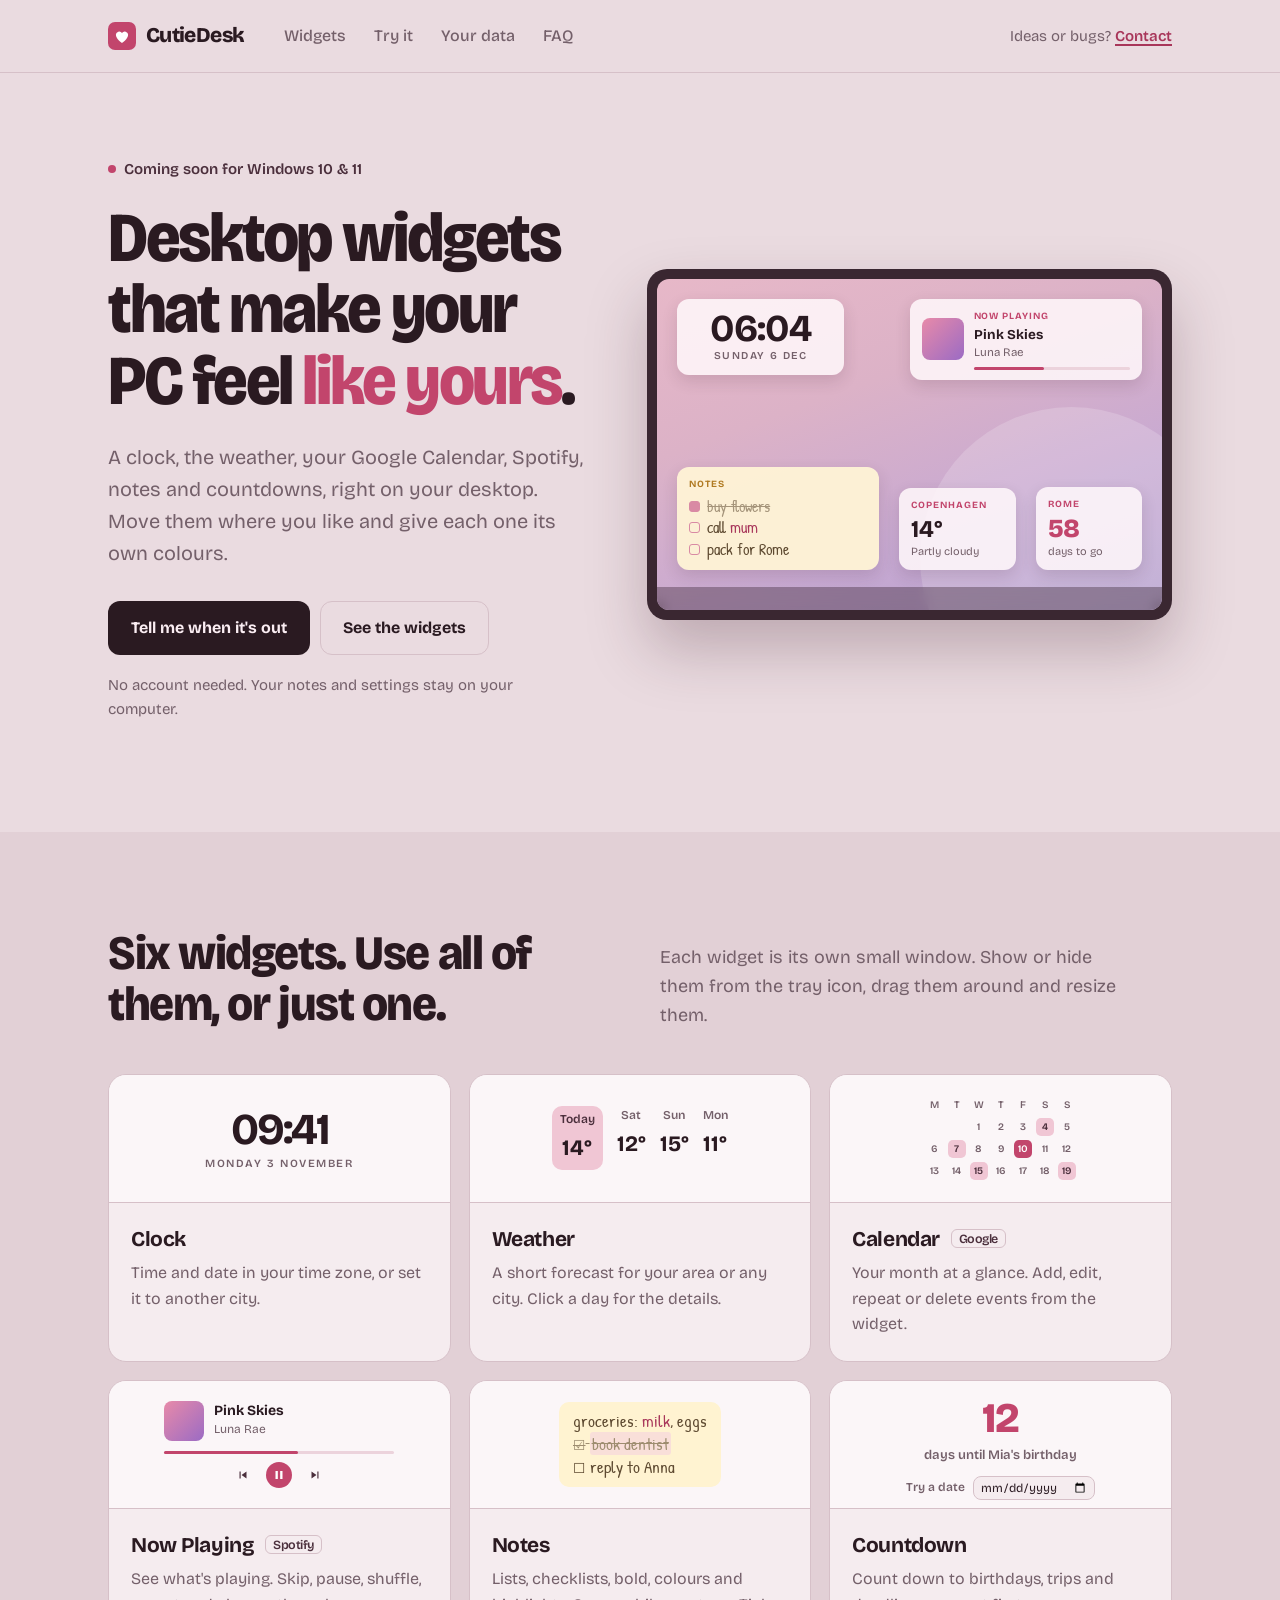
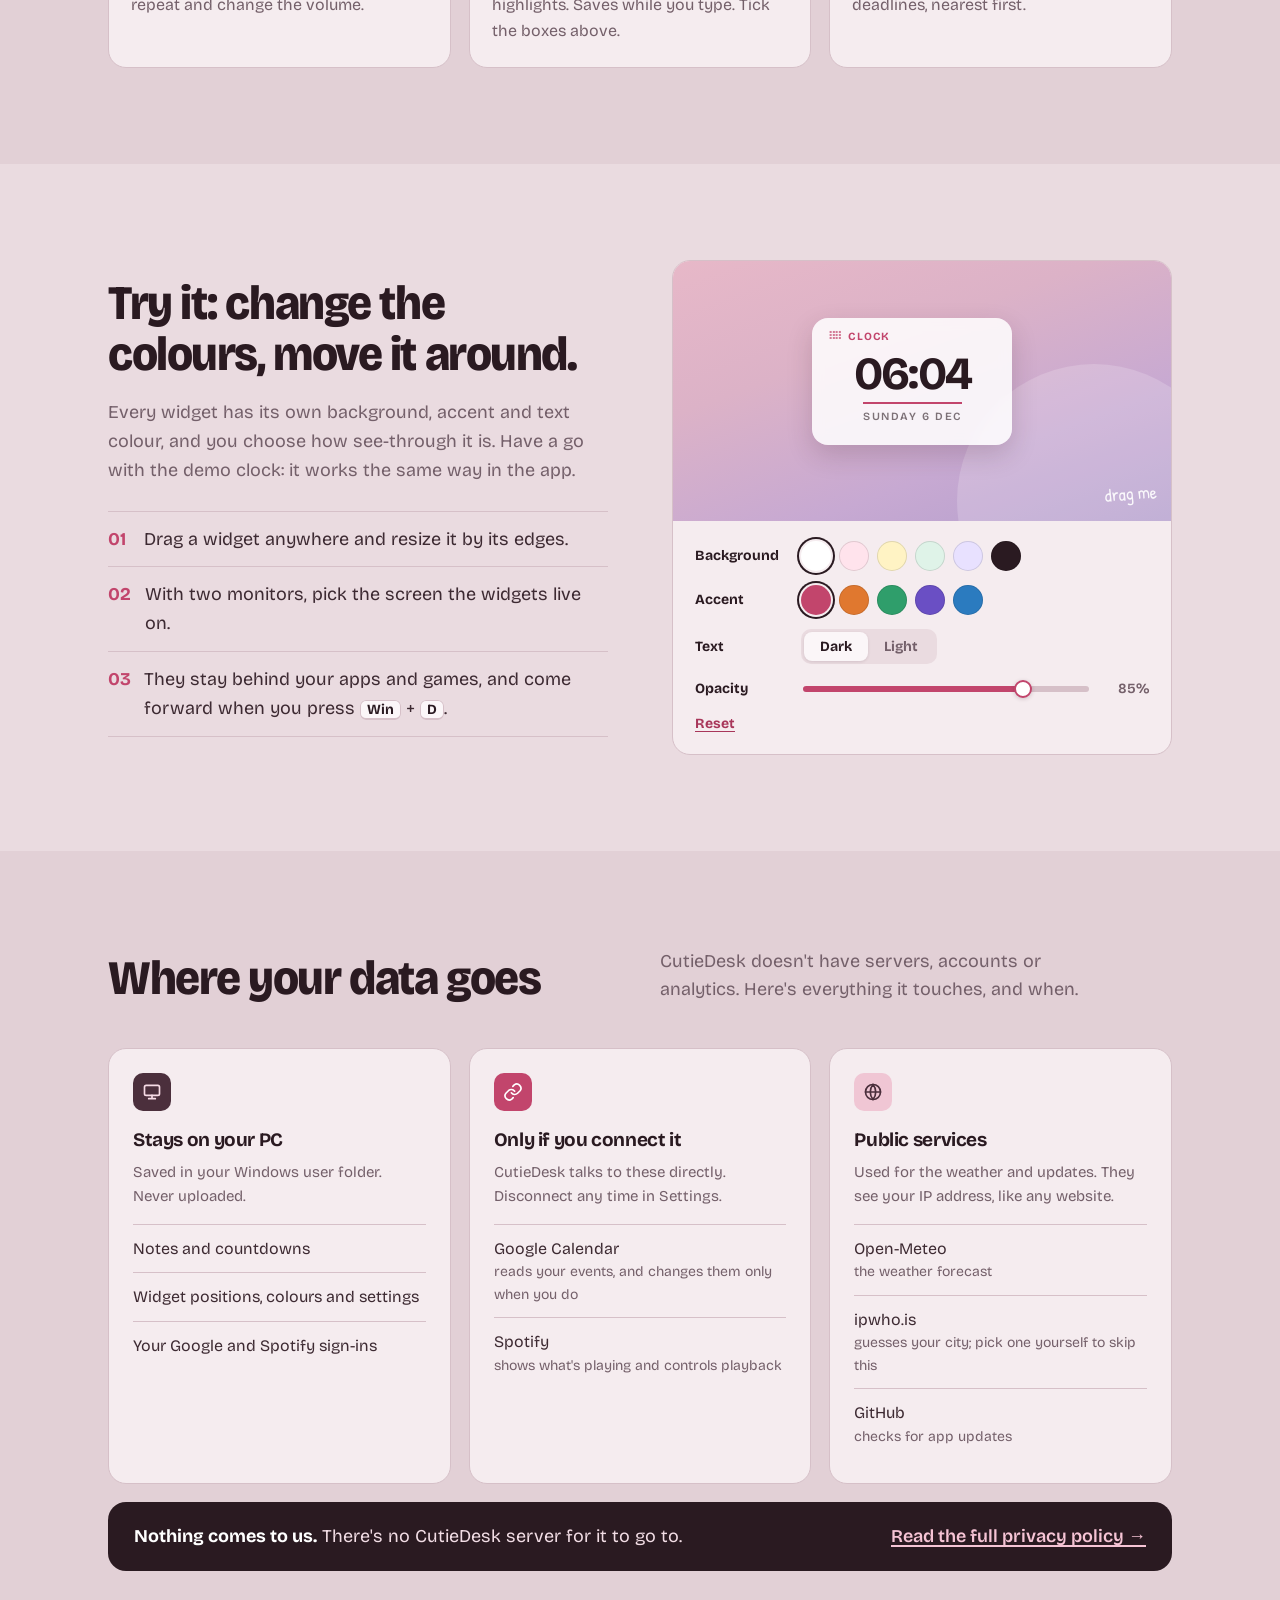
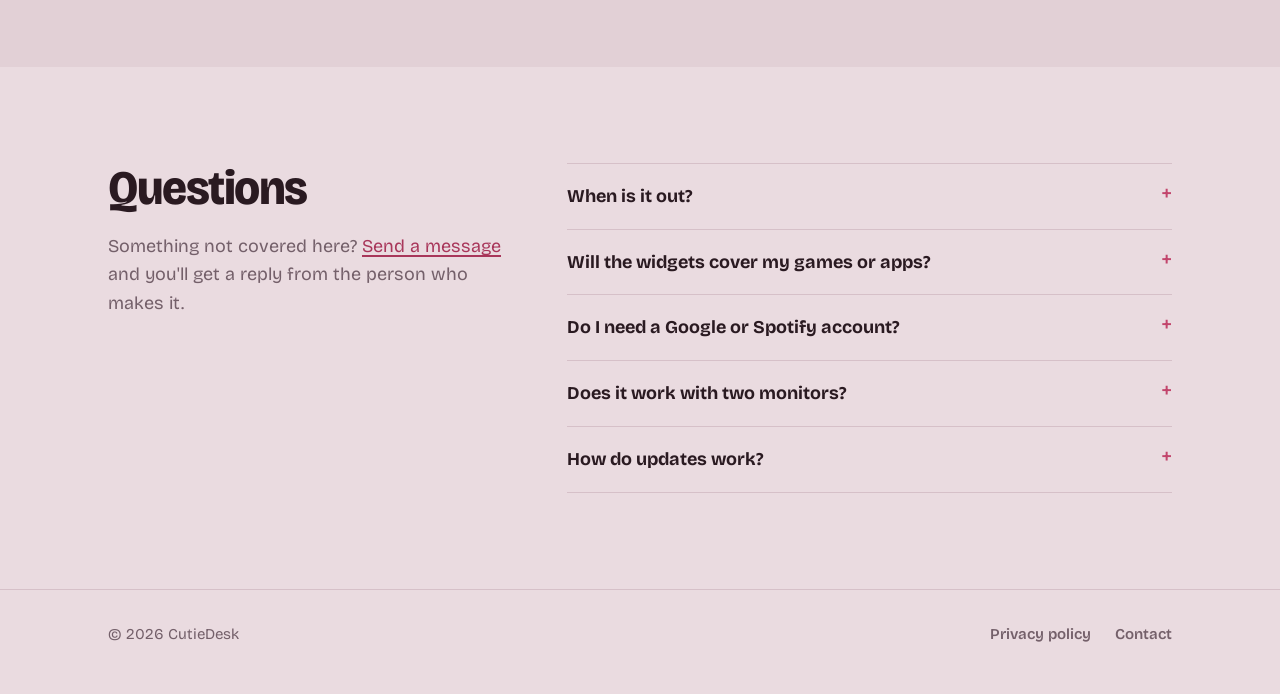
==== commit 71bcb651: "Add contact page (Web3Forms) and live demos: customise playground, live clock, notes and countdown C" ====
--- a/index.html
+++ b/index.html
@@ -22,11 +22,11 @@
     </a>
     <nav class="nav-links" aria-label="Main">
       <a href="./#widgets">Widgets</a>
-      <a href="./#customise">Customise</a>
+      <a href="./#customise">Try it</a>
       <a href="./#data">Your data</a>
       <a href="./#faq">FAQ</a>
     </nav>
-    <div class="nav-right"><span>Questions? </span><a href="mailto:hello@cutiedesk.app">Contact</a></div>
+    <div class="nav-right"><span>Ideas or bugs? </span><a href="./contact.html">Contact</a></div>
   </div>
 </header>
 
@@ -41,7 +41,7 @@
           desktop. Move them where you like and give each one its own colours.
         </p>
         <div class="actions">
-          <a class="btn btn-dark" href="mailto:hello@cutiedesk.app?subject=Tell%20me%20when%20CutieDesk%20is%20out">Tell me when it's out</a>
+          <a class="btn btn-dark" href="./contact.html?topic=Launch">Tell me when it's out</a>
           <a class="btn btn-line" href="#widgets">See the widgets</a>
         </div>
         <p class="fine">No account needed. Your notes and settings stay on your computer.</p>
@@ -49,7 +49,7 @@
 
       <div class="screen" role="img" aria-label="A Windows desktop with CutieDesk widgets: clock, music player, notes, weather and a countdown">
         <div class="wallpaper">
-          <div class="mw mw-clock"><div class="t">18:42</div><div class="d">FRIDAY 24 OCT</div></div>
+          <div class="mw mw-clock"><div class="t" data-live-time>18:42</div><div class="d" data-live-date>FRIDAY 24 OCT</div></div>
           <div class="mw mw-music">
             <div class="art"></div>
             <div style="min-width:0;flex:1">
@@ -120,11 +120,11 @@
           <div class="body"><h3>Now Playing <span class="tag">Spotify</span></h3><p>See what's playing. Skip, pause, shuffle, repeat and change the volume.</p></div>
         </article>
         <article class="card">
-          <div class="viz"><div class="v-notes">groceries: <b>milk</b>, eggs<br>☑ <mark>book dentist</mark><br>☐ reply to Anna</div></div>
-          <div class="body"><h3>Notes</h3><p>Lists, checklists, bold, colours and highlights. Saves while you type.</p></div>
-        </article>
-        <article class="card">
-          <div class="viz"><div class="v-count"><b>12</b><span>days until Mia's birthday</span></div></div>
+          <div class="viz"><div class="v-notes">groceries: <b>milk</b>, eggs<br><span class="done"><button type="button" data-check aria-pressed="true" aria-label="book dentist">☑</button> <mark>book dentist</mark></span><br><span><button type="button" data-check aria-pressed="false" aria-label="reply to Anna">☐</button> reply to Anna</span></div></div>
+          <div class="body"><h3>Notes</h3><p>Lists, checklists, bold, colours and highlights. Saves while you type. Tick the boxes above.</p></div>
+        </article>
+        <article class="card">
+          <div class="viz"><div class="v-count"><b id="cdDays">12</b><span id="cdLabel">days until Mia's birthday</span><label class="cd-pick">Try a date <input type="date" id="cdDate" /></label></div></div>
           <div class="body"><h3>Countdown</h3><p>Count down to birthdays, trips and deadlines, nearest first.</p></div>
         </article>
       </div>
@@ -134,26 +134,59 @@
   <section id="customise">
     <div class="wrap split">
       <div>
-        <h2>Change the colours. Move things around.</h2>
-        <p style="margin-top:18px">Every widget has its own background, accent and text colour, and you choose how see-through it is. Match your wallpaper, or don't.</p>
+        <h2>Try it: change the colours, move it around.</h2>
+        <p style="margin-top:18px">Every widget has its own background, accent and text colour, and you choose how see-through it is. Have a go with the demo clock: it works the same way in the app.</p>
         <ul class="list">
           <li><span>01</span><span>Drag a widget anywhere and resize it by its edges.</span></li>
           <li><span>02</span><span>With two monitors, pick the screen the widgets live on.</span></li>
           <li><span>03</span><span>They stay behind your apps and games, and come forward when you press <kbd>Win</kbd> + <kbd>D</kbd>.</span></li>
         </ul>
       </div>
-      <div class="palette" aria-hidden="true">
-        <div class="lab">Background</div>
-        <div class="swatches">
-          <span style="background:#f6d3df" class="sel"></span><span style="background:#c2456c"></span><span style="background:#ffe7b3"></span>
-          <span style="background:#d5ecdd"></span><span style="background:#ddd4f5"></span><span style="background:#cfe2f3"></span><span style="background:#2a1a21"></span>
-        </div>
-        <div class="samples">
-          <div style="background:#f6d3df;color:#a8365a"><small>Clock</small>9:41</div>
-          <div style="background:#ddd4f5;color:#5b45a3"><small>Weather</small>21°</div>
-          <div style="background:#2a1a21;color:#f6c4d5"><small>Countdown</small>12</div>
-        </div>
-        <div class="opacity"><span>Opacity</span><div class="track"><i></i><b></b></div><span>72%</span></div>
+      <div class="demo">
+        <div class="demo-stage" id="demoStage">
+          <div class="demo-widget" id="demoWidget" tabindex="0" role="group" aria-label="Demo clock widget. Drag it, or use the arrow keys to move it.">
+            <div class="dw-head"><span class="dw-dots" aria-hidden="true">⠿⠿</span><span>Clock</span></div>
+            <div class="dw-time" data-live-time>18:42</div>
+            <div class="dw-date" data-live-date>FRIDAY 24 OCT</div>
+          </div>
+          <span class="demo-hint">drag me</span>
+        </div>
+        <div class="demo-controls">
+          <div class="ctl-row">
+            <span class="ctl-label" id="bgLabel">Background</span>
+            <div class="chips" role="group" aria-labelledby="bgLabel">
+              <button type="button" data-bg="#ffffff" aria-pressed="true" aria-label="White" style="--c:#ffffff"></button>
+              <button type="button" data-bg="#ffe3ec" aria-pressed="false" aria-label="Pink" style="--c:#ffe3ec"></button>
+              <button type="button" data-bg="#fff3c4" aria-pressed="false" aria-label="Butter" style="--c:#fff3c4"></button>
+              <button type="button" data-bg="#dff3e8" aria-pressed="false" aria-label="Mint" style="--c:#dff3e8"></button>
+              <button type="button" data-bg="#e8e1ff" aria-pressed="false" aria-label="Lilac" style="--c:#e8e1ff"></button>
+              <button type="button" data-bg="#2a1a21" aria-pressed="false" aria-label="Plum" style="--c:#2a1a21"></button>
+            </div>
+          </div>
+          <div class="ctl-row">
+            <span class="ctl-label" id="acLabel">Accent</span>
+            <div class="chips" role="group" aria-labelledby="acLabel">
+              <button type="button" data-accent="#c2456c" aria-pressed="true" aria-label="Rose" style="--c:#c2456c"></button>
+              <button type="button" data-accent="#e0782f" aria-pressed="false" aria-label="Orange" style="--c:#e0782f"></button>
+              <button type="button" data-accent="#2f9e6b" aria-pressed="false" aria-label="Green" style="--c:#2f9e6b"></button>
+              <button type="button" data-accent="#6a4fc4" aria-pressed="false" aria-label="Purple" style="--c:#6a4fc4"></button>
+              <button type="button" data-accent="#2b7bbf" aria-pressed="false" aria-label="Blue" style="--c:#2b7bbf"></button>
+            </div>
+          </div>
+          <div class="ctl-row">
+            <span class="ctl-label" id="txLabel">Text</span>
+            <div class="seg" role="group" aria-labelledby="txLabel">
+              <button type="button" data-text="dark" aria-pressed="true">Dark</button>
+              <button type="button" data-text="light" aria-pressed="false">Light</button>
+            </div>
+          </div>
+          <div class="ctl-row">
+            <label class="ctl-label" for="opacity">Opacity</label>
+            <input type="range" id="opacity" min="30" max="100" value="85" />
+            <span class="ctl-value" id="opacityValue">85%</span>
+          </div>
+          <button type="button" class="reset" id="demoReset">Reset</button>
+        </div>
       </div>
     </div>
   </section>
@@ -206,12 +239,12 @@
     <div class="wrap faq">
       <div class="side">
         <h2>Questions</h2>
-        <p>Something not covered here? <a href="mailto:hello@cutiedesk.app">Send an email</a> and you'll get a reply from the person who makes it.</p>
+        <p>Something not covered here? <a href="./contact.html">Send a message</a> and you'll get a reply from the person who makes it.</p>
       </div>
       <div>
         <details>
           <summary>When is it out?</summary>
-          <p>Soon. It's in testing with a small group right now. <a href="mailto:hello@cutiedesk.app?subject=Tell%20me%20when%20CutieDesk%20is%20out">Email us</a> if you'd like to hear when it's ready.</p>
+          <p>Soon. It's in testing with a small group right now. <a href="./contact.html?topic=Launch">Leave your email</a> if you'd like to hear when it's ready.</p>
         </details>
         <details>
           <summary>Will the widgets cover my games or apps?</summary>
@@ -239,9 +272,10 @@
     <span>© 2026 CutieDesk</span>
     <nav aria-label="Footer">
       <a href="./privacy.html">Privacy policy</a>
-      <a href="mailto:hello@cutiedesk.app">Contact</a>
+      <a href="./contact.html">Contact</a>
     </nav>
   </div>
 </footer>
+<script src="script.js" defer></script>
 </body>
 </html>
--- a/style.css
+++ b/style.css
@@ -235,3 +235,84 @@
   .doc { padding: 44px 16px 32px; }
 }
 @media (prefers-reduced-motion: reduce) { html { scroll-behavior: auto; } }
+
+/* ---- Interactive bits on the widget cards ---- */
+.v-notes button { all: unset; cursor: pointer; font-family: system-ui, sans-serif; font-size: 14px; line-height: 1; }
+.v-notes button:focus-visible { outline: 2px solid var(--rose); border-radius: 3px; }
+.v-notes .done { text-decoration: line-through; opacity: .6; }
+.cd-pick { display: flex; align-items: center; gap: 8px; justify-content: center; margin-top: 8px; font-size: 12px; font-weight: 600; color: var(--muted); }
+.cd-pick input { font-family: var(--font); font-size: 12px; color: var(--ink); background: var(--surface); border: 1px solid var(--line); border-radius: 8px; padding: 3px 6px; }
+
+/* ---- Customise playground ---- */
+.demo { background: var(--surface); border: 1px solid var(--line); border-radius: var(--radius); overflow: hidden; }
+.demo-stage { position: relative; height: 260px; background: linear-gradient(160deg, #e7b8c8 0%, #dcb2c7 35%, #c7a9d2 70%, #b49fcd 100%); overflow: hidden; touch-action: none; }
+.demo-stage::before { content: ""; position: absolute; width: 55%; aspect-ratio: 1; border-radius: 50%; right: -12%; bottom: -45%; background: rgba(255, 255, 255, .18); }
+.demo-widget {
+  --w-bg: rgba(255, 255, 255, .85); --w-accent: #c2456c; --w-text: #2a1a21; --w-muted: rgba(42, 26, 33, .6);
+  position: absolute; left: 28%; top: 22%; width: 200px; padding: 10px 16px 16px; border-radius: 16px;
+  background: var(--w-bg); color: var(--w-text); box-shadow: 0 10px 26px rgba(60, 25, 40, .18);
+  backdrop-filter: blur(6px); cursor: grab; user-select: none; text-align: center; transition: box-shadow .15s ease;
+}
+.demo-widget.dragging { cursor: grabbing; box-shadow: 0 18px 40px rgba(60, 25, 40, .28); }
+.demo-widget:focus-visible { outline: 3px solid #fff; outline-offset: 3px; }
+.dw-head { display: flex; align-items: center; gap: 8px; font-size: 11px; font-weight: 700; letter-spacing: .1em; text-transform: uppercase; color: var(--w-accent); margin-bottom: 4px; }
+.dw-dots { letter-spacing: -2px; opacity: .7; }
+.dw-time { font-size: 46px; font-weight: 700; letter-spacing: -0.04em; line-height: 1.05; }
+.dw-date { font-size: 11px; font-weight: 600; letter-spacing: .14em; color: var(--w-muted); border-top: 2px solid var(--w-accent); display: inline-block; padding-top: 4px; margin-top: 4px; }
+.demo-hint { position: absolute; right: 14px; bottom: 12px; font-family: var(--hand); font-size: 18px; color: rgba(255, 255, 255, .9); transform: rotate(-4deg); pointer-events: none; }
+.demo-controls { padding: 20px 22px 22px; display: grid; gap: 14px; }
+.ctl-row { display: flex; align-items: center; gap: 14px; }
+.ctl-label { width: 92px; flex-shrink: 0; font-size: 14px; font-weight: 700; color: var(--ink); }
+.ctl-value { width: 44px; text-align: right; font-size: 14px; font-weight: 600; color: var(--muted); font-variant-numeric: tabular-nums; }
+.chips { display: flex; gap: 8px; flex-wrap: wrap; }
+.chips button { width: 30px; height: 30px; border-radius: 50%; border: 0; padding: 0; cursor: pointer; background: var(--c); box-shadow: inset 0 0 0 1px rgba(0, 0, 0, .12); }
+.chips button[aria-pressed="true"] { box-shadow: 0 0 0 2px var(--surface), 0 0 0 4px var(--ink); }
+.seg { display: inline-flex; background: var(--bg); border-radius: 10px; padding: 3px; }
+.seg button { border: 0; background: transparent; font-family: var(--font); font-weight: 700; font-size: 14px; color: var(--muted); padding: 6px 16px; border-radius: 8px; cursor: pointer; }
+.seg button[aria-pressed="true"] { background: var(--surface-2); color: var(--ink); box-shadow: 0 1px 3px rgba(60, 25, 40, .12); }
+input[type="range"]#opacity {
+  -webkit-appearance: none; appearance: none; flex: 1; height: 6px; border-radius: 3px; cursor: pointer;
+  background: linear-gradient(to right, var(--rose) var(--fill, 78%), var(--line) var(--fill, 78%));
+}
+input[type="range"]#opacity::-webkit-slider-thumb { -webkit-appearance: none; width: 18px; height: 18px; border-radius: 50%; background: #fff; border: 2px solid var(--rose); box-shadow: 0 1px 4px rgba(60, 25, 40, .2); }
+input[type="range"]#opacity::-moz-range-thumb { width: 14px; height: 14px; border-radius: 50%; background: #fff; border: 2px solid var(--rose); }
+.reset { justify-self: start; background: none; border: 0; padding: 0; font-family: var(--font); font-weight: 700; font-size: 14px; color: var(--rose-deep); cursor: pointer; text-decoration: underline; text-underline-offset: 3px; }
+
+/* ---- Contact page ---- */
+.contact { padding: 64px 0 96px; }
+.contact .wrap { display: grid; grid-template-columns: 0.85fr 1.15fr; gap: 64px; align-items: start; }
+.contact h1 { font-size: clamp(40px, 5vw, 58px); margin-bottom: 18px; }
+.contact .intro p { color: var(--muted); }
+.contact .intro ul { list-style: none; padding: 0; margin: 26px 0 0; border-top: 1px solid var(--line); }
+.contact .intro li { padding: 12px 0; border-bottom: 1px solid var(--line); font-size: 16px; }
+.contact .intro li b { color: var(--ink); }
+.form { background: var(--surface); border: 1px solid var(--line); border-radius: var(--radius); padding: 30px; display: grid; gap: 18px; }
+.field { display: grid; gap: 6px; }
+.field label { font-size: 15px; font-weight: 700; color: var(--ink); }
+.field label span { font-weight: 500; color: var(--muted); }
+.field input, .field select, .field textarea {
+  font-family: var(--font); font-size: 16px; color: var(--ink); background: var(--surface-2); border: 1.5px solid var(--line);
+  border-radius: 12px; padding: 12px 14px; width: 100%;
+}
+.field textarea { min-height: 150px; resize: vertical; line-height: 1.5; }
+.field input:focus, .field select:focus, .field textarea:focus { outline: none; border-color: var(--rose); box-shadow: 0 0 0 3px rgba(194, 69, 108, .15); }
+.two { display: grid; grid-template-columns: 1fr 1fr; gap: 14px; }
+.form .btn { justify-self: start; border: 0; cursor: pointer; }
+.form .btn:disabled { opacity: .6; cursor: default; }
+.form-note { font-size: 14px; color: var(--muted); margin: 0; }
+.form-status { font-size: 15px; font-weight: 600; margin: 0; }
+.form-status.ok { color: #2f7d58; }
+.form-status.err { color: #b3261e; }
+.hp { position: absolute; left: -9999px; }
+
+@media (max-width: 980px) { .contact .wrap { grid-template-columns: 1fr; gap: 36px; } }
+@media (max-width: 620px) {
+  .demo-stage { height: 220px; }
+  .demo-widget { width: 170px; left: 18%; }
+  .dw-time { font-size: 38px; }
+  .ctl-row { flex-wrap: wrap; gap: 8px 12px; }
+  .ctl-label { width: 100%; }
+  .two { grid-template-columns: 1fr; }
+  .form { padding: 22px; }
+  .contact { padding: 44px 0 72px; }
+}
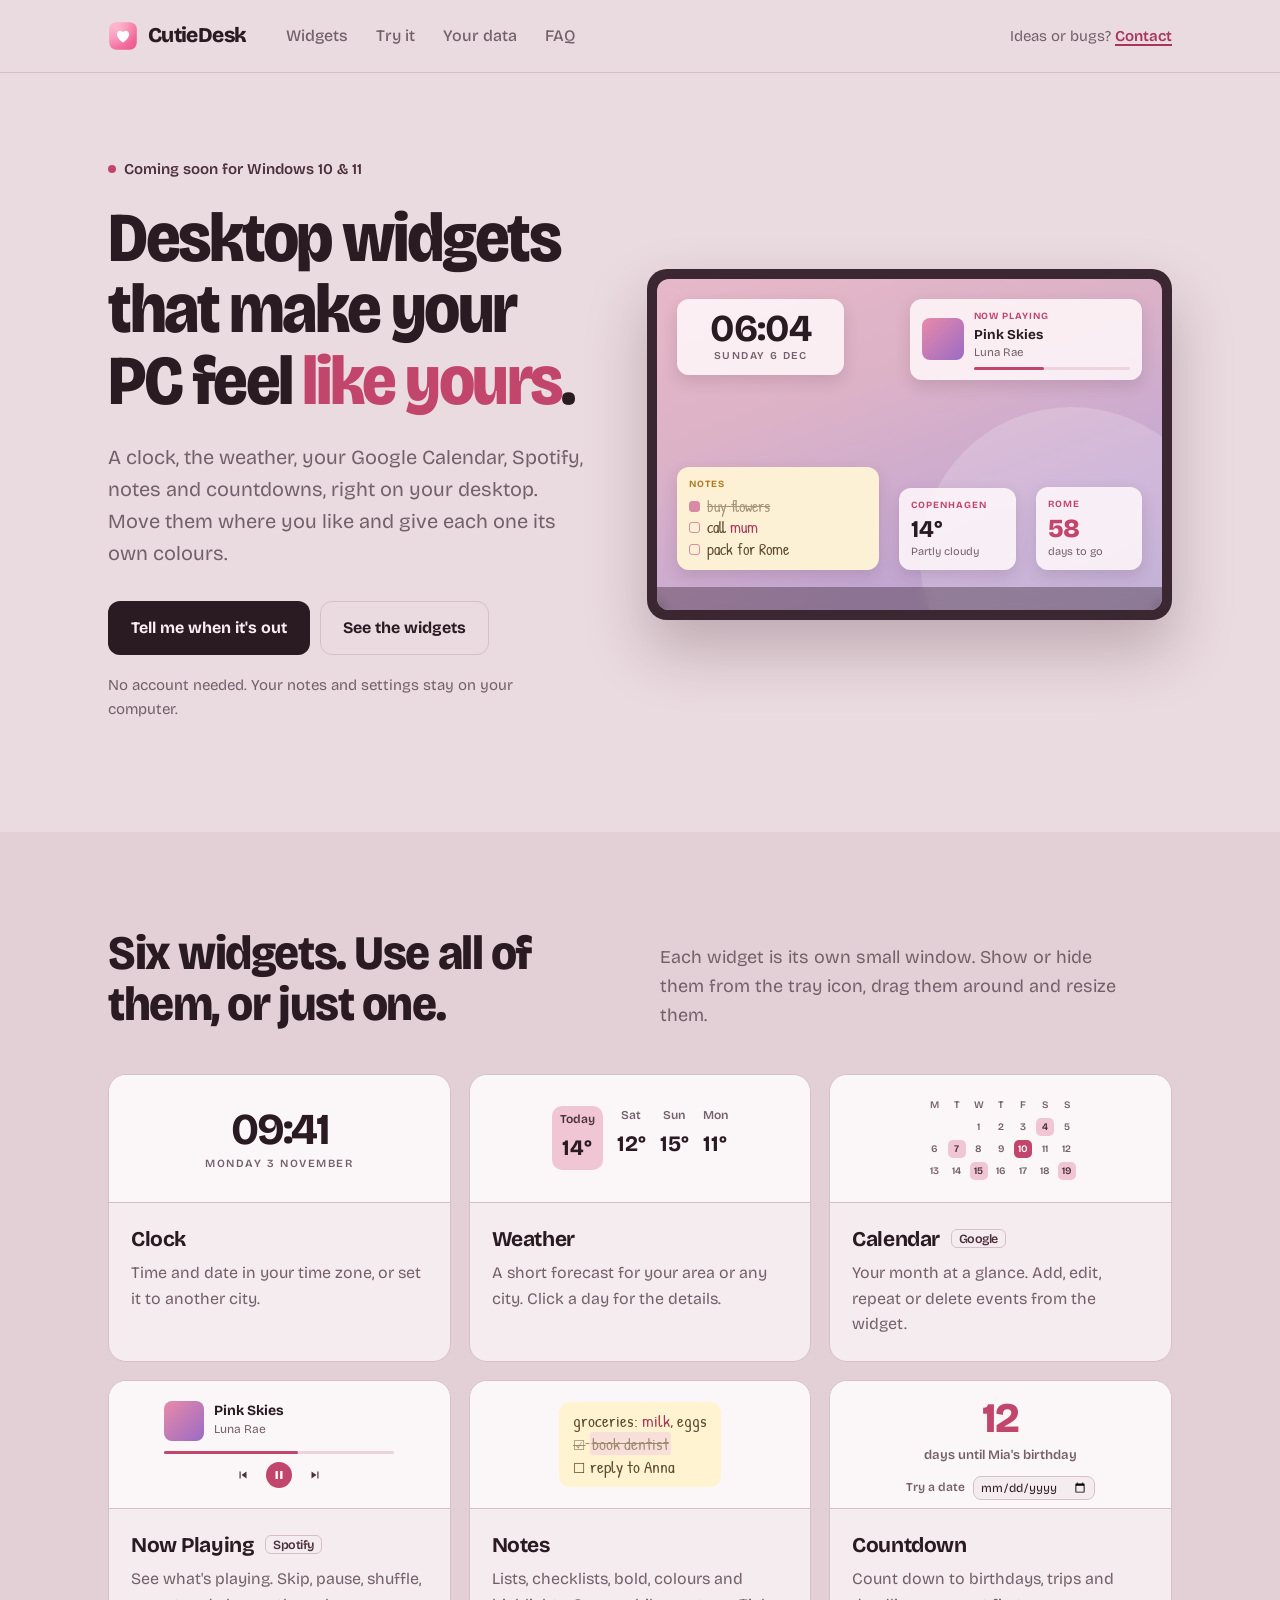
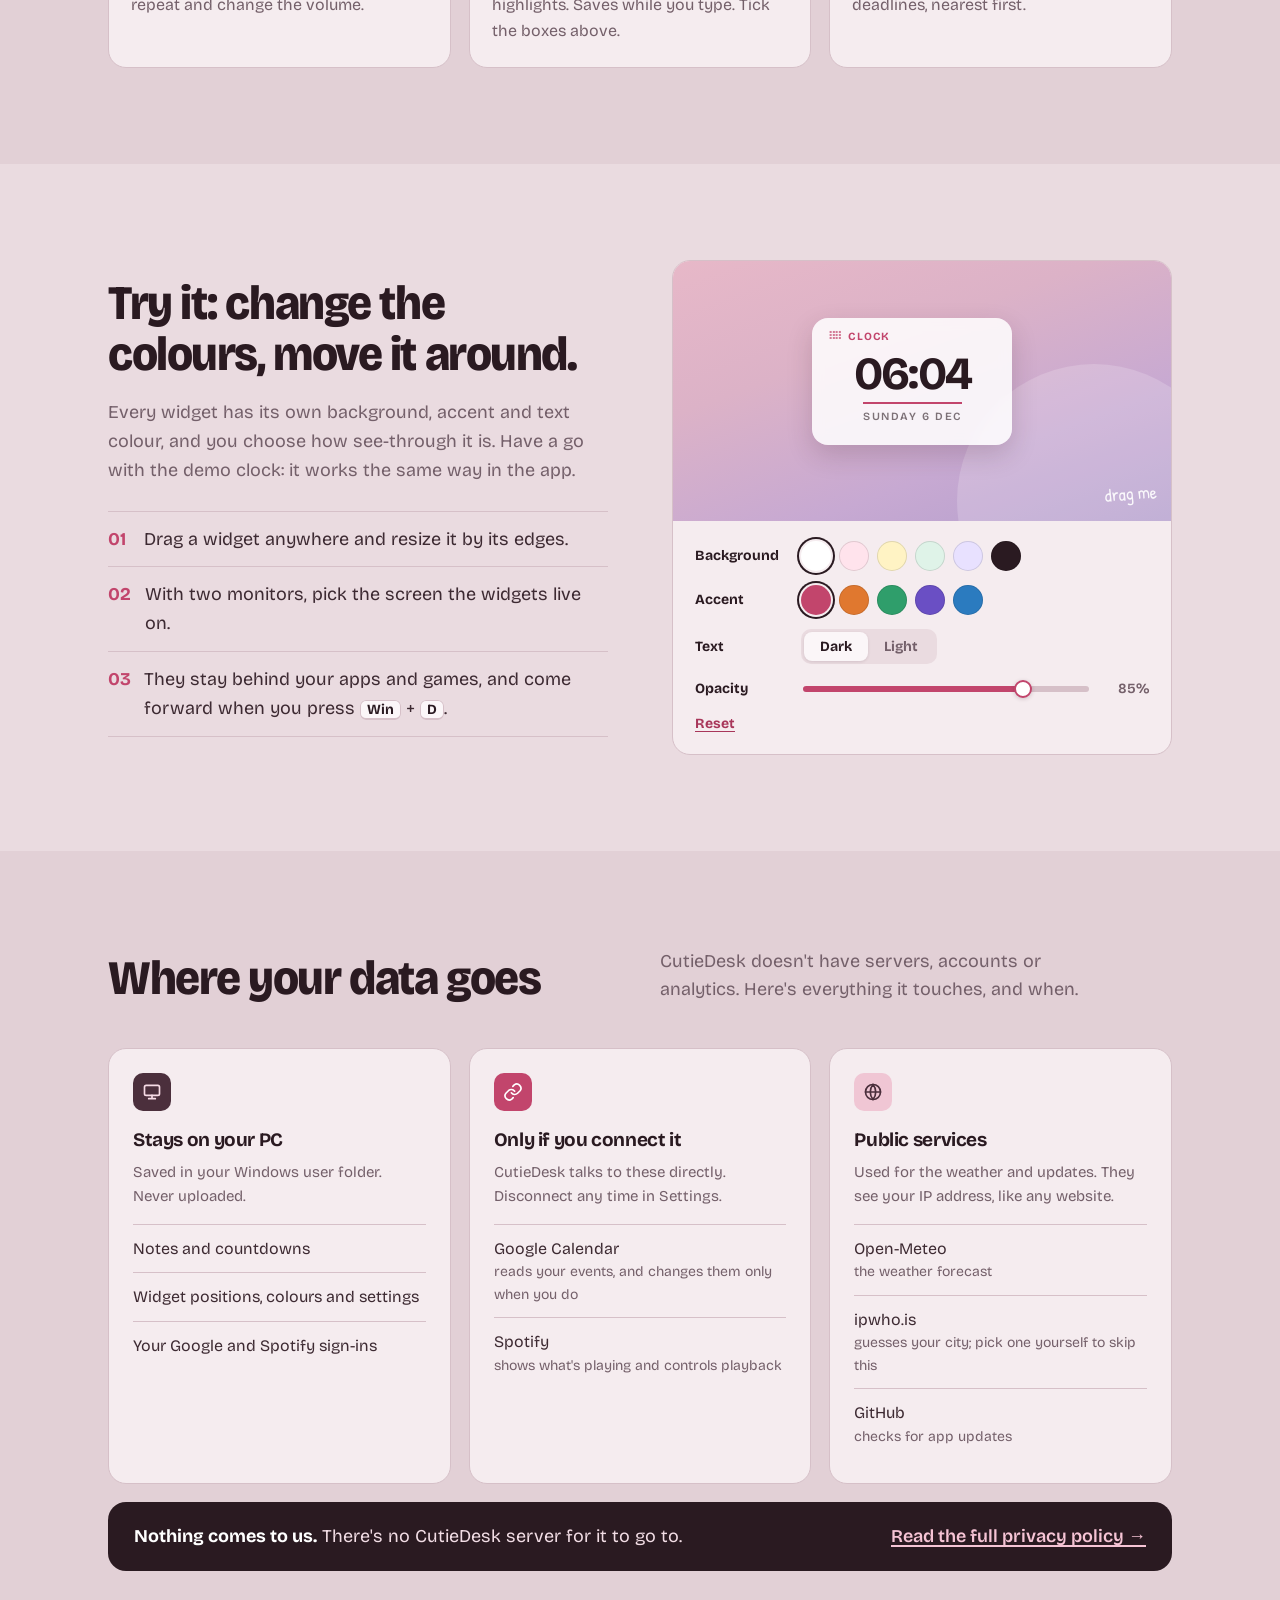
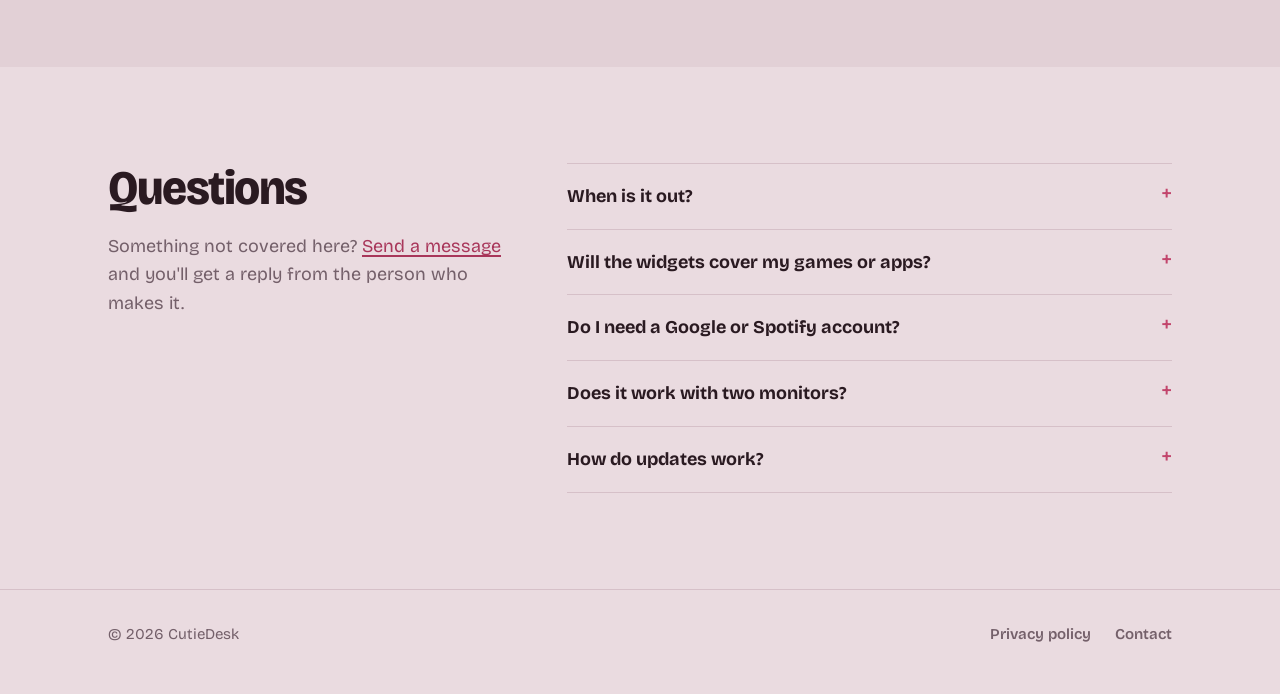
==== commit 9f9284d3: "Use the new CutieDesk logo for the header and favicon Co-Authored-By: Claude Opus 5.5 <noreply@anthr" ====
--- a/index.html
+++ b/index.html
@@ -8,7 +8,7 @@
 <meta name="theme-color" content="#eadbe0" />
 <meta property="og:title" content="CutieDesk — Desktop widgets for Windows" />
 <meta property="og:description" content="A clock, weather, Google Calendar, Spotify, notes and countdowns on your Windows desktop." />
-<link rel="icon" href="data:image/svg+xml,%3Csvg xmlns='http://www.w3.org/2000/svg' viewBox='0 0 32 32'%3E%3Crect width='32' height='32' rx='8' fill='%23c2456c'/%3E%3Cpath d='M16 24s-7-4.4-7-9.3A3.8 3.8 0 0 1 16 12.6a3.8 3.8 0 0 1 7 2.1C23 19.6 16 24 16 24z' fill='%23fff'/%3E%3C/svg%3E" />
+<link rel="icon" type="image/svg+xml" href="logo.svg" />
 <link rel="preload" href="fonts/bricolage.woff2" as="font" type="font/woff2" crossorigin />
 <link rel="stylesheet" href="style.css" />
 </head>
@@ -17,7 +17,7 @@
 <header class="nav">
   <div class="wrap">
     <a class="brand" href="./" aria-label="CutieDesk home">
-      <svg viewBox="0 0 32 32" aria-hidden="true"><rect width="32" height="32" rx="8" fill="#c2456c"/><path d="M16 24s-7-4.4-7-9.3A3.8 3.8 0 0 1 16 12.6a3.8 3.8 0 0 1 7 2.1C23 19.6 16 24 16 24z" fill="#fff"/></svg>
+      <img src="logo.svg" alt="" width="30" height="30" />
       CutieDesk
     </a>
     <nav class="nav-links" aria-label="Main">
--- a/style.css
+++ b/style.css
@@ -39,7 +39,7 @@
 .nav .wrap { display: flex; align-items: center; gap: 40px; height: 72px; }
 .brand { display: flex; align-items: center; gap: 10px; color: var(--ink); text-decoration: none; font-weight: 800; font-size: 21px; letter-spacing: -0.03em; }
 .brand:hover { color: var(--ink); }
-.brand svg { width: 28px; height: 28px; }
+.brand img { width: 30px; height: 30px; display: block; }
 .nav-links { display: flex; gap: 28px; }
 .nav-links a { color: var(--muted); text-decoration: none; font-weight: 500; font-size: 16px; }
 .nav-links a:hover { color: var(--ink); }
